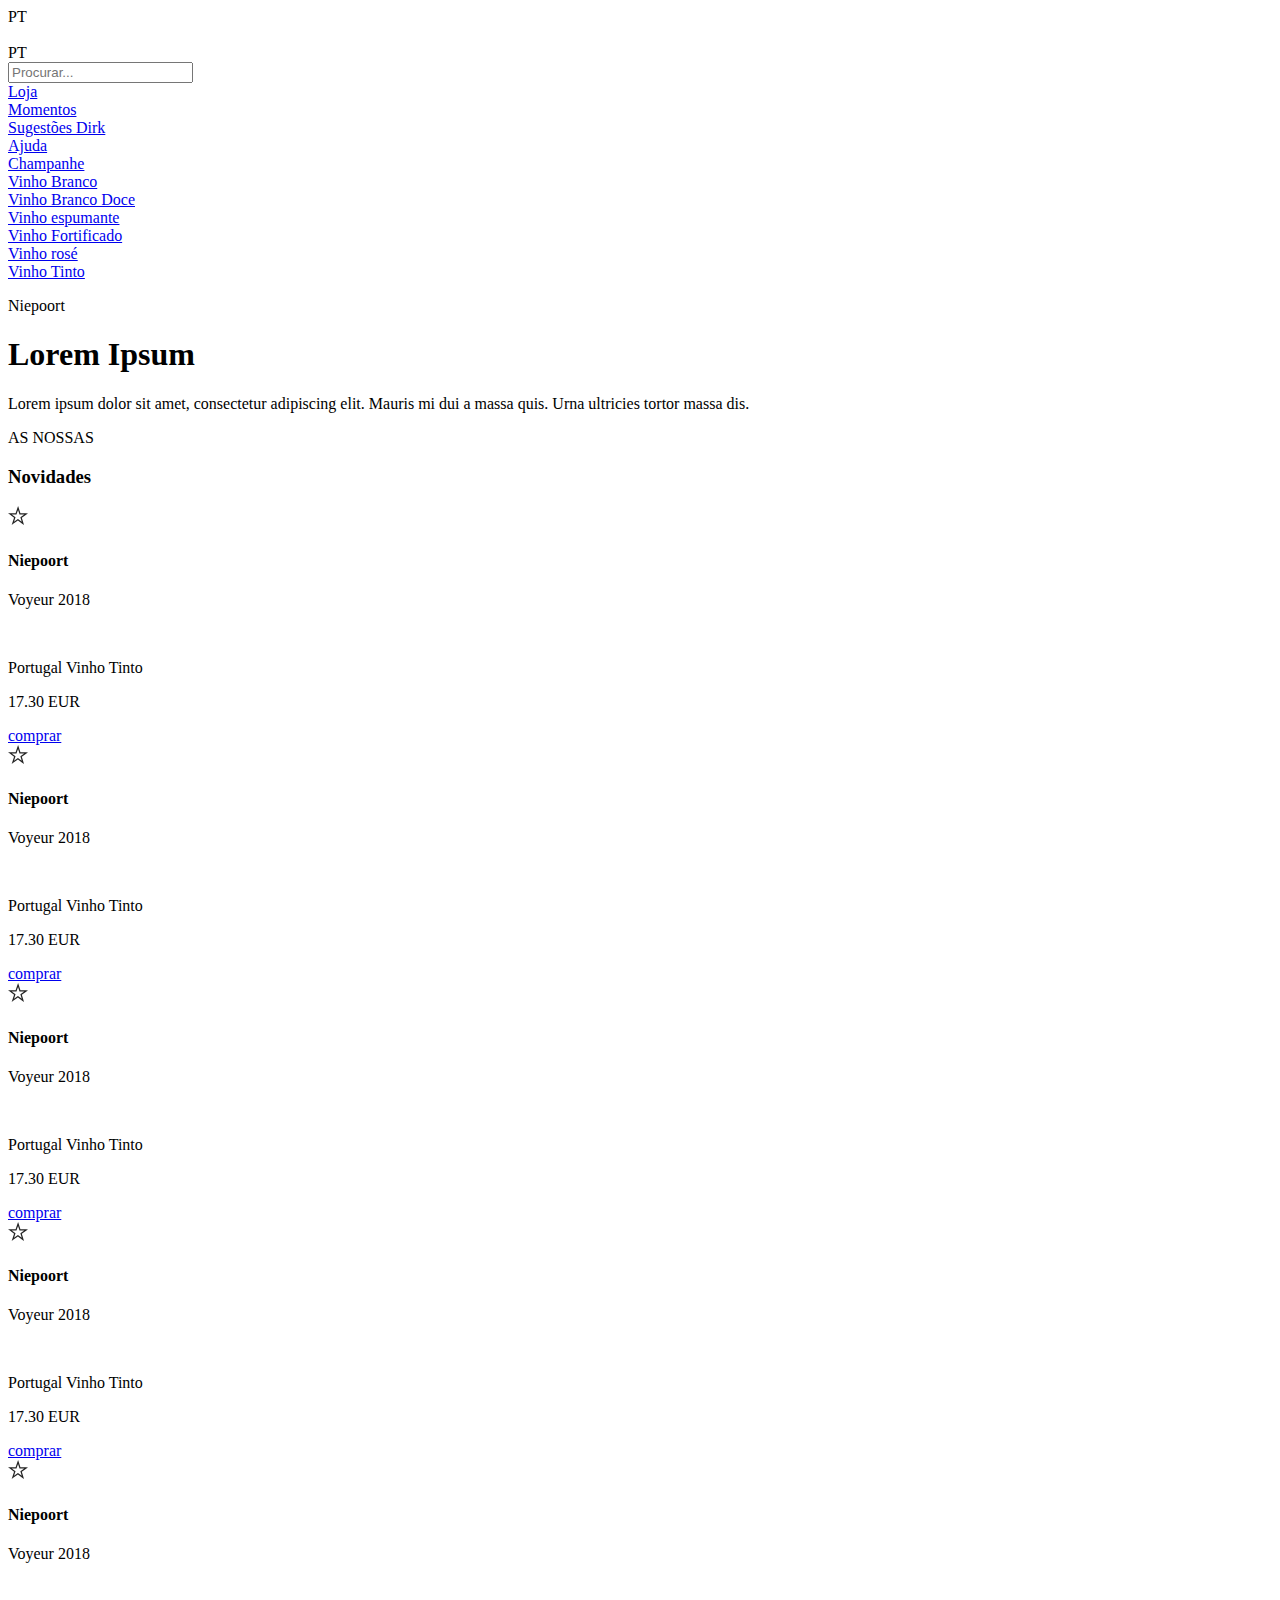
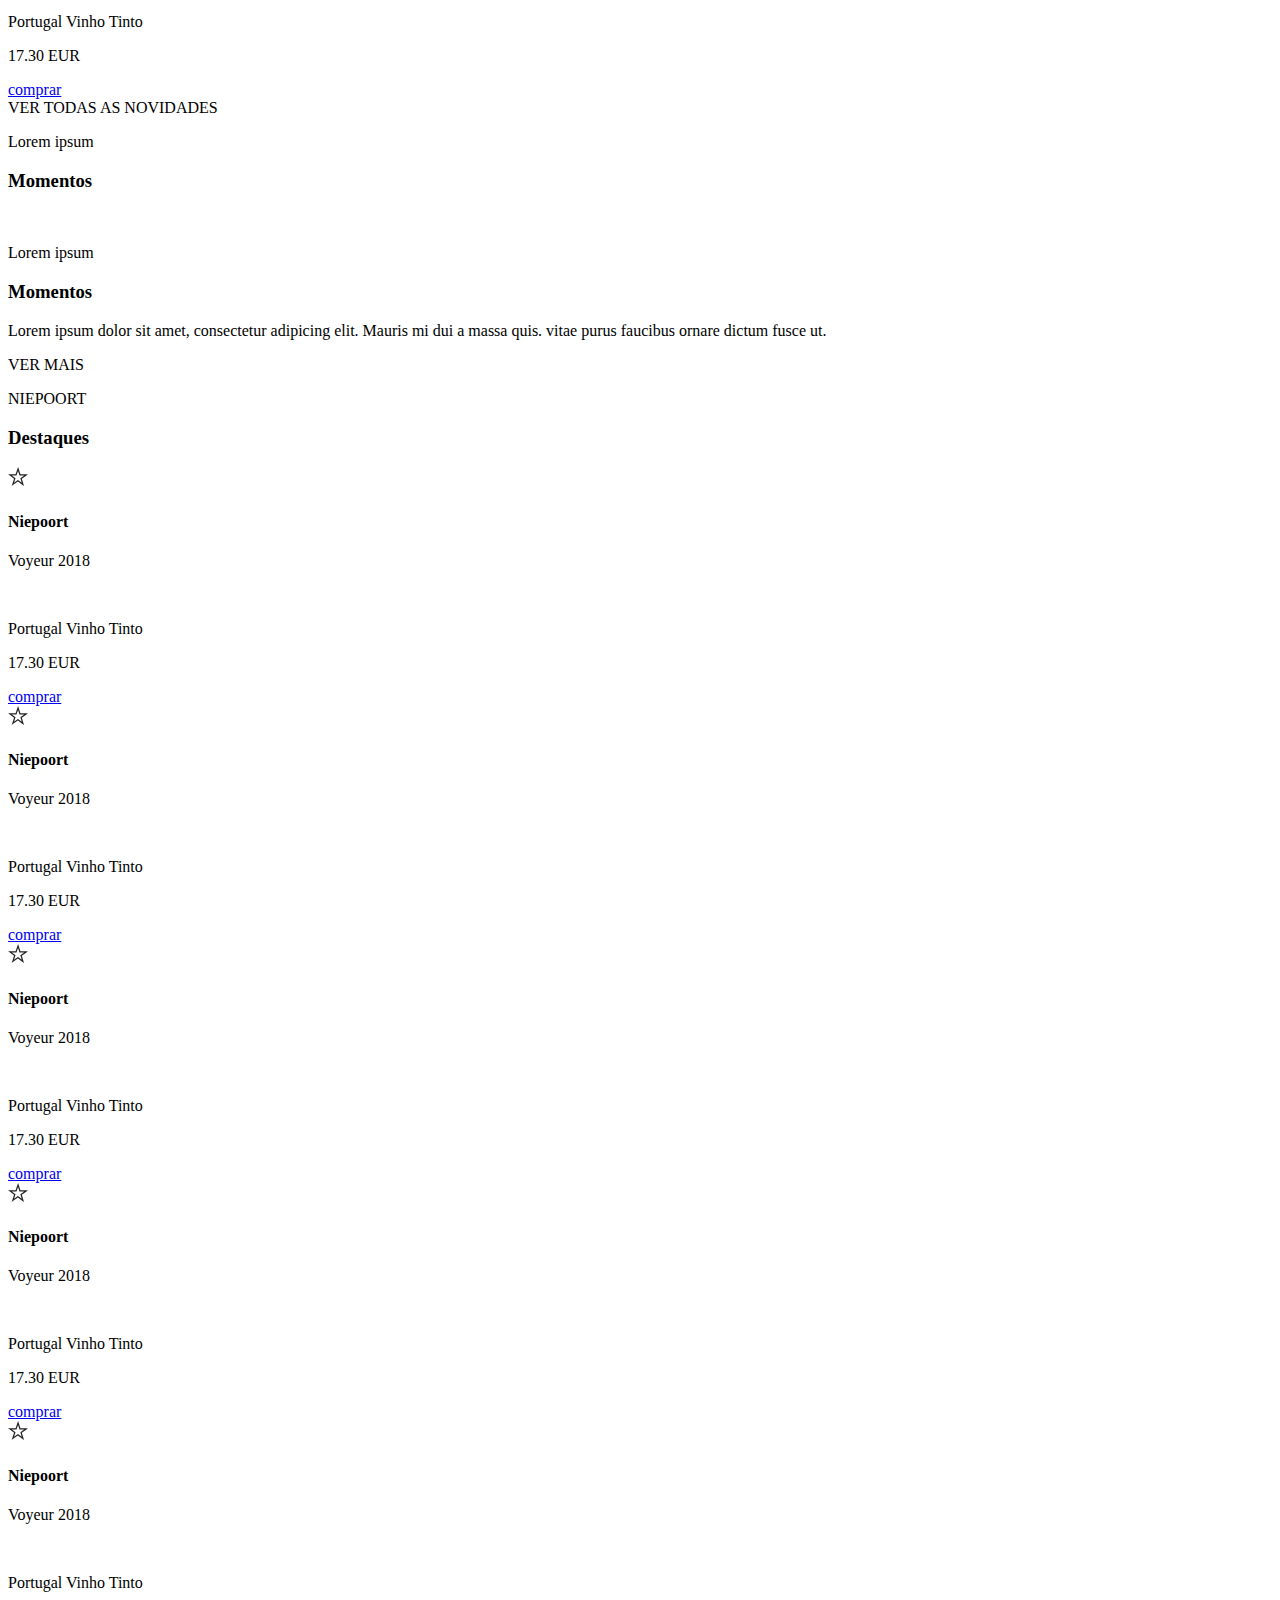
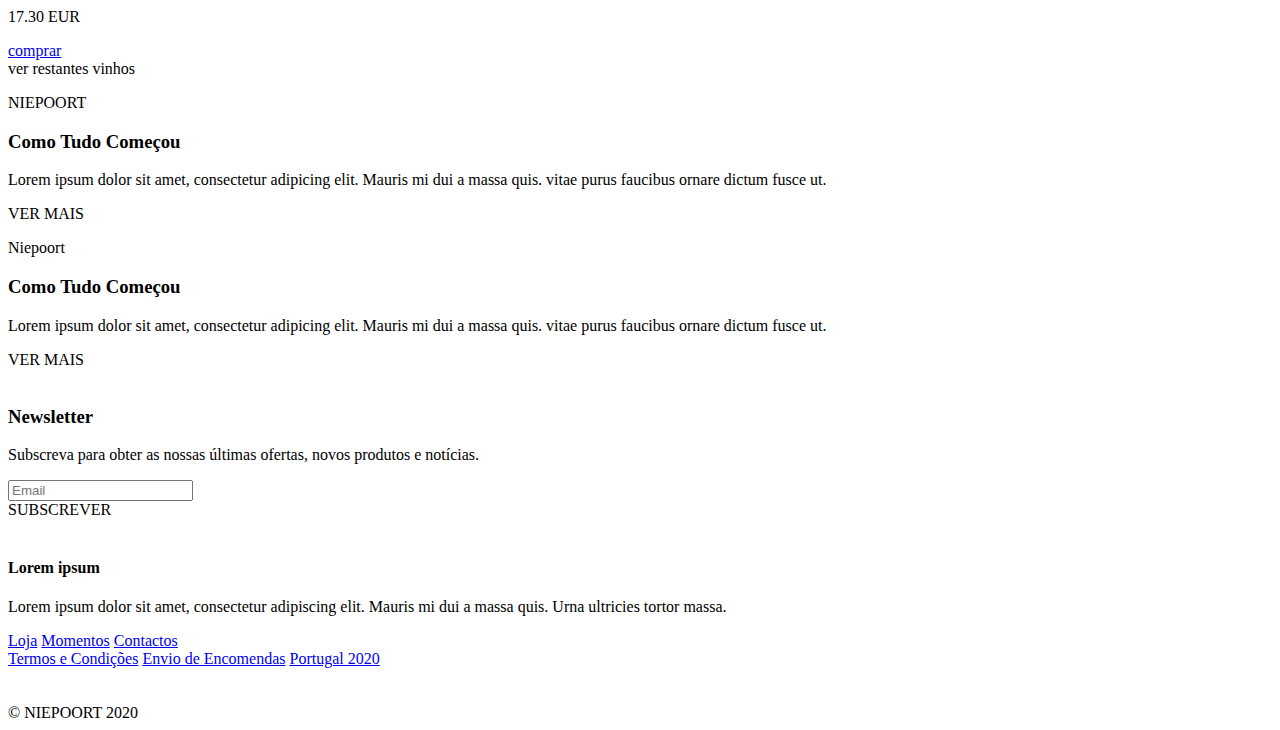
==== index.html @ 9f17f644 "Add files via upload" ====
<!doctype html>
<html>
    <head>
        <meta charset="utf-8">
        <meta name="description" content="">
        <meta name="viewport" content="width=device-width, initial-scale=1">
        <title>Nletpoort</title>
        <link rel="stylesheet" href="fonts/main_icomoon/main-icomoon.css">
        <link rel="stylesheet" href="css/slick-theme.css">
        <link rel="stylesheet" href="css/slick.css">
        <link rel="stylesheet" href="css/style.css">
        <link rel="author" href="humans.txt">
    </head>
    <body>
        <div class="page-wrapper">
            <!-- Header start -->
            <div class="header-wrapper">
                <header>
                    <div class="header-block">
                        <div class="left-header-block">
                            <span class="icon-euro disabled"></span>
                            <span class='disabled'>PT</span>
                            <div class="burger">
                                <span class="icon-burger"></span>
                            </div>                 
                        </div>
                        <div class="header-logo-block">
                            <img src="img/logo-white.png" alt="">
                        </div>
                        <div class="right-header-block">
                            <span class="icon-search disabled"></span>
                            <span class="icon-user disabled"></span>
                            <span class="icon-cart"></span>
                        </div>
                    </div>
                </header>
                <div class="sections nav-sections">
                    <header class='header-mini'>
                        <div class="header-block">
                            <div class="left-header-block">
                                <span class="icon-euro"></span>
                                <span class='pt-icon'>PT</span>
                                <span class="icon-user"></span>             
                            </div>
                            <div class="right-header-block">
                                <span class="icon-close"></span>
                            </div>
                        </div>
                        <form action="">
                            <input type="text" placeholder="Procurar..." class="searc-form">
                        </form>
                    </header>
                    <div class="section-items nav-sections-items">
                        <div class="left-items-block">
                            <div class="link-block">
                                <a href="#">
                                    <span class='main-span'>Loja <span class="icon-down"></span></span>
                                    <span class='hover-span'></span>
                                </a>
                            </div>
                            <div class="link-block">
                                <a href="#">
                                    Momentos
                                    <span class='hover-span'></span>
                                </a>
                            </div>
                            <div class="link-block">
                                <a href="#">
                                    Sugestões Dirk
                                   <span class='hover-span'></span>
                                </a>
                            </div>
                        </div>
                        <div class="right-item-block">
                            <div class="link-block">
                                <a href="#">
                                    Ajuda
                                    <span class='hover-span'></span>
                                </a>
                            </div>
                        </div>
                    </div>
                    <div class="nav-bar">
                        <div class="nav-item-block">
                            <a href="#">Champanhe</a>
                        </div>
                        <div class="nav-item-block">
                            <a href="#">Vinho Branco</a>
                        </div>
                        <div class="nav-item-block">
                            <a href="#">Vinho Branco Doce</a>
                        </div>
                        <div class="nav-item-block">
                            <a href="#">Vinho espumante</a>
                        </div>
                        <div class="nav-item-block">
                            <a href="#">Vinho Fortificado</a>
                        </div>
                        <div class="nav-item-block">
                            <a href="#">Vinho rosé</a>
                        </div>
                        <div class="nav-item-block">
                            <a href="#">Vinho Tinto</a>
                        </div>
                    </div>
                </div>
                <div class="header-title-boder-block"></div>
                <div class="header-title-block">
                    <p class="sub-title">
                        Niepoort
                    </p>
                    <h1 class="header-title">
                    Lorem Ipsum
                    </h1>
                    <p class="header-text">
                        Lorem ipsum dolor sit amet, consectetur adipiscing elit. Mauris mi dui a massa quis. Urna ultricies tortor massa dis.
                    </p>
                </div>
                <div class="arrow-border-block"></div>
                <div class="down-arrow-block">
                    <span class="icon-rightArrow"></span>
                </div>
            </div>
            <!-- Header end -->
            <!-- Main start -->
            <main>
                <div class="main-wrapper">
                    <!-- Section 1 start -->
                    <section class="section s-1">
                        <p class="sub-title">AS NOSSAS</p>
                        <div class="section-title-block">
                            <h3 class="section-title">
                            Novidades
                            </h3>
                            <span></span>
                        </div>
                        <div class="slider-wrapper">
                            <div class="vine-slider">
                            <div class="bottle-card">
                                <svg width="20" height="20" viewBox="0 0 20 20" fill="none" xmlns="http://www.w3.org/2000/svg">
                                    <path d="M10.0975 0L9.47322 1.78367L7.59063 7.16427L1.8905 7.13955L0 7.13065L1.50468 8.27622L6.03947 11.7297L4.25385 17.142L3.66227 18.9375L5.21642 17.8612L9.90158 14.6154L14.4987 17.9859L16.0232 19.1037L15.4791 17.2934L13.8389 11.8336L18.4657 8.50373L20 7.39873L18.1105 7.35718L12.4114 7.22857L10.6742 1.80047L10.0975 0ZM10.044 3.98575L11.343 8.04472L11.4805 8.47502L11.9316 8.48493L16.1923 8.57988L12.7338 11.0699L12.3668 11.333L12.4974 11.7653L13.7231 15.847L10.2864 13.3274L9.92233 13.0603L9.55135 13.3175L6.04837 15.7442L7.38387 11.6971L7.52435 11.2687L7.16525 10.9947L3.77602 8.41375L8.03678 8.43255L8.48788 8.43453L8.63725 8.00815L10.044 3.98575Z" fill="#252525"/>
                                </svg>
                                <h4 class="card-title">
                                Niepoort
                                </h4>
                                <p class="card-text">Voyeur 2018</p>
                                <img src="img/home_imgs/bottle.jpg" alt="">
                                <p class="card-text">
                                    Portugal <span></span> Vinho Tinto
                                </p>
                                <p class="vine-price">
                                    17.30 <span>EUR</span>
                                </p>
                                <div class="card-footer">
                                    <a href="#">comprar</a>
                                </div>
                            </div>
                            <div class="bottle-card">
                                <svg width="20" height="20" viewBox="0 0 20 20" fill="none" xmlns="http://www.w3.org/2000/svg">
                                    <path d="M10.0975 0L9.47322 1.78367L7.59063 7.16427L1.8905 7.13955L0 7.13065L1.50468 8.27622L6.03947 11.7297L4.25385 17.142L3.66227 18.9375L5.21642 17.8612L9.90158 14.6154L14.4987 17.9859L16.0232 19.1037L15.4791 17.2934L13.8389 11.8336L18.4657 8.50373L20 7.39873L18.1105 7.35718L12.4114 7.22857L10.6742 1.80047L10.0975 0ZM10.044 3.98575L11.343 8.04472L11.4805 8.47502L11.9316 8.48493L16.1923 8.57988L12.7338 11.0699L12.3668 11.333L12.4974 11.7653L13.7231 15.847L10.2864 13.3274L9.92233 13.0603L9.55135 13.3175L6.04837 15.7442L7.38387 11.6971L7.52435 11.2687L7.16525 10.9947L3.77602 8.41375L8.03678 8.43255L8.48788 8.43453L8.63725 8.00815L10.044 3.98575Z" fill="#252525"/>
                                </svg>
                                <h4 class="card-title">
                                Niepoort
                                </h4>
                                <p class="card-text">Voyeur 2018</p>
                                <img src="img/home_imgs/bottle.jpg" alt="">
                                <p class="card-text">
                                    Portugal <span></span> Vinho Tinto
                                </p>
                                <p class="vine-price">
                                    17.30 <span>EUR</span>
                                </p>
                                <div class="card-footer">
                                    <a href="#">comprar</a>
                                </div>
                            </div>
                            <div class="bottle-card">
                                <svg width="20" height="20" viewBox="0 0 20 20" fill="none" xmlns="http://www.w3.org/2000/svg">
                                    <path d="M10.0975 0L9.47322 1.78367L7.59063 7.16427L1.8905 7.13955L0 7.13065L1.50468 8.27622L6.03947 11.7297L4.25385 17.142L3.66227 18.9375L5.21642 17.8612L9.90158 14.6154L14.4987 17.9859L16.0232 19.1037L15.4791 17.2934L13.8389 11.8336L18.4657 8.50373L20 7.39873L18.1105 7.35718L12.4114 7.22857L10.6742 1.80047L10.0975 0ZM10.044 3.98575L11.343 8.04472L11.4805 8.47502L11.9316 8.48493L16.1923 8.57988L12.7338 11.0699L12.3668 11.333L12.4974 11.7653L13.7231 15.847L10.2864 13.3274L9.92233 13.0603L9.55135 13.3175L6.04837 15.7442L7.38387 11.6971L7.52435 11.2687L7.16525 10.9947L3.77602 8.41375L8.03678 8.43255L8.48788 8.43453L8.63725 8.00815L10.044 3.98575Z" fill="#252525"/>
                                </svg>
                                <h4 class="card-title">
                                Niepoort
                                </h4>
                                <p class="card-text">Voyeur 2018</p>
                                <img src="img/home_imgs/bottle.jpg" alt="">
                                <p class="card-text">
                                    Portugal <span></span> Vinho Tinto
                                </p>
                                <p class="vine-price">
                                    17.30 <span>EUR</span>
                                </p>
                                <div class="card-footer">
                                    <a href="#">comprar</a>
                                </div>
                            </div>
                            <div class="bottle-card">
                                <svg width="20" height="20" viewBox="0 0 20 20" fill="none" xmlns="http://www.w3.org/2000/svg">
                                    <path d="M10.0975 0L9.47322 1.78367L7.59063 7.16427L1.8905 7.13955L0 7.13065L1.50468 8.27622L6.03947 11.7297L4.25385 17.142L3.66227 18.9375L5.21642 17.8612L9.90158 14.6154L14.4987 17.9859L16.0232 19.1037L15.4791 17.2934L13.8389 11.8336L18.4657 8.50373L20 7.39873L18.1105 7.35718L12.4114 7.22857L10.6742 1.80047L10.0975 0ZM10.044 3.98575L11.343 8.04472L11.4805 8.47502L11.9316 8.48493L16.1923 8.57988L12.7338 11.0699L12.3668 11.333L12.4974 11.7653L13.7231 15.847L10.2864 13.3274L9.92233 13.0603L9.55135 13.3175L6.04837 15.7442L7.38387 11.6971L7.52435 11.2687L7.16525 10.9947L3.77602 8.41375L8.03678 8.43255L8.48788 8.43453L8.63725 8.00815L10.044 3.98575Z" fill="#252525"/>
                                </svg>
                                <h4 class="card-title">
                                Niepoort
                                </h4>
                                <p class="card-text">Voyeur 2018</p>
                                <img src="img/home_imgs/bottle.jpg" alt="">
                                <p class="card-text">
                                    Portugal <span></span> Vinho Tinto
                                </p>
                                <p class="vine-price">
                                    17.30 <span>EUR</span>
                                </p>
                                <div class="card-footer">
                                    <a href="#">comprar</a>
                                </div>
                            </div>
                            <div class="bottle-card">
                                <svg width="20" height="20" viewBox="0 0 20 20" fill="none" xmlns="http://www.w3.org/2000/svg">
                                    <path d="M10.0975 0L9.47322 1.78367L7.59063 7.16427L1.8905 7.13955L0 7.13065L1.50468 8.27622L6.03947 11.7297L4.25385 17.142L3.66227 18.9375L5.21642 17.8612L9.90158 14.6154L14.4987 17.9859L16.0232 19.1037L15.4791 17.2934L13.8389 11.8336L18.4657 8.50373L20 7.39873L18.1105 7.35718L12.4114 7.22857L10.6742 1.80047L10.0975 0ZM10.044 3.98575L11.343 8.04472L11.4805 8.47502L11.9316 8.48493L16.1923 8.57988L12.7338 11.0699L12.3668 11.333L12.4974 11.7653L13.7231 15.847L10.2864 13.3274L9.92233 13.0603L9.55135 13.3175L6.04837 15.7442L7.38387 11.6971L7.52435 11.2687L7.16525 10.9947L3.77602 8.41375L8.03678 8.43255L8.48788 8.43453L8.63725 8.00815L10.044 3.98575Z" fill="#252525"/>
                                </svg>
                                <h4 class="card-title">
                                Niepoort
                                </h4>
                                <p class="card-text">Voyeur 2018</p>
                                <img src="img/home_imgs/bottle.jpg" alt="">
                                <p class="card-text">
                                    Portugal <span></span> Vinho Tinto
                                </p>
                                <p class="vine-price">
                                    17.30 <span>EUR</span>
                                </p>
                                <div class="card-footer">
                                    <a href="#">comprar</a>
                                </div>
                            </div>
                        </div>
                        </div>
                        <a class="section-footer-link">
                            VER TODAS AS NOVIDADES
                            <span class="icon-rightArrow"></span>
                        </a>
                    </section>
                </div>
                <!-- Section 2 start -->
                <section class="section s-2">
                    <div class="section-text-block section-mini-text-block block-disabled">
                        <p class="sub-title">Lorem ipsum</p>
                        <div class="section-title-block">
                            <h3 class="section-title">
                            Momentos
                            </h3>
                            <span></span>
                        </div>
                    </div>
                    <div class="main-wrapper">
                        <div class="img-block">
                            <img src="img/home_imgs/grape.jpg" alt="" class="f-img">
                            <img src="img/home_imgs/vine.jpg" alt="" class="s-img">
                        </div>
                        <div class="section-text-block with-margin-top">
                            <p class="sub-title disabled">Lorem ipsum</p>
                            <div class="section-title-block disabled">
                                <h3 class="section-title">
                                Momentos
                                </h3>
                                <span></span>
                            </div>
                            <p class="section-text">
                                Lorem ipsum dolor sit amet, consectetur adipicing elit. Mauris mi dui a massa quis. vitae purus faucibus ornare dictum fusce ut.
                            </p>
                            <a class="section-footer-link">
                                VER MAIS
                                <span class="icon-rightArrow"></span>
                            </a>
                        </div>
                    </div>
                </section>
                <!-- Section 3 start -->
                <div class="main-wrapper">
                    <section class="section s-3">
                        <p class="sub-title">NIEPOORT</p>
                        <div class="section-title-block ">
                            <h3 class="section-title">
                            Destaques
                            </h3>
                            <span></span>
                        </div>
                        <div class="vine-slider">
                            <div class="bottle-card">
                                <svg width="20" height="20" viewBox="0 0 20 20" fill="none" xmlns="http://www.w3.org/2000/svg">
                                    <path d="M10.0975 0L9.47322 1.78367L7.59063 7.16427L1.8905 7.13955L0 7.13065L1.50468 8.27622L6.03947 11.7297L4.25385 17.142L3.66227 18.9375L5.21642 17.8612L9.90158 14.6154L14.4987 17.9859L16.0232 19.1037L15.4791 17.2934L13.8389 11.8336L18.4657 8.50373L20 7.39873L18.1105 7.35718L12.4114 7.22857L10.6742 1.80047L10.0975 0ZM10.044 3.98575L11.343 8.04472L11.4805 8.47502L11.9316 8.48493L16.1923 8.57988L12.7338 11.0699L12.3668 11.333L12.4974 11.7653L13.7231 15.847L10.2864 13.3274L9.92233 13.0603L9.55135 13.3175L6.04837 15.7442L7.38387 11.6971L7.52435 11.2687L7.16525 10.9947L3.77602 8.41375L8.03678 8.43255L8.48788 8.43453L8.63725 8.00815L10.044 3.98575Z" fill="#252525"/>
                                </svg>
                                <h4 class="card-title">
                                Niepoort
                                </h4>
                                <p class="card-text">Voyeur 2018</p>
                                <img src="img/home_imgs/bottle1.jpg" alt="">
                                <p class="card-text">
                                    Portugal <span></span> Vinho Tinto
                                </p>
                                <p class="vine-price">
                                    17.30 <span>EUR</span>
                                </p>
                                <div class="card-footer">
                                    <a href="#">comprar</a>
                                </div>
                            </div>
                            <div class="bottle-card">
                                <svg width="20" height="20" viewBox="0 0 20 20" fill="none" xmlns="http://www.w3.org/2000/svg">
                                    <path d="M10.0975 0L9.47322 1.78367L7.59063 7.16427L1.8905 7.13955L0 7.13065L1.50468 8.27622L6.03947 11.7297L4.25385 17.142L3.66227 18.9375L5.21642 17.8612L9.90158 14.6154L14.4987 17.9859L16.0232 19.1037L15.4791 17.2934L13.8389 11.8336L18.4657 8.50373L20 7.39873L18.1105 7.35718L12.4114 7.22857L10.6742 1.80047L10.0975 0ZM10.044 3.98575L11.343 8.04472L11.4805 8.47502L11.9316 8.48493L16.1923 8.57988L12.7338 11.0699L12.3668 11.333L12.4974 11.7653L13.7231 15.847L10.2864 13.3274L9.92233 13.0603L9.55135 13.3175L6.04837 15.7442L7.38387 11.6971L7.52435 11.2687L7.16525 10.9947L3.77602 8.41375L8.03678 8.43255L8.48788 8.43453L8.63725 8.00815L10.044 3.98575Z" fill="#252525"/>
                                </svg>
                                <h4 class="card-title">
                                Niepoort
                                </h4>
                                <p class="card-text">Voyeur 2018</p>
                                <img src="img/home_imgs/bottle2.jpg" alt="">
                                <p class="card-text">
                                    Portugal <span></span> Vinho Tinto
                                </p>
                                <p class="vine-price">
                                    17.30 <span>EUR</span>
                                </p>
                                <div class="card-footer">
                                    <a href="#">comprar</a>
                                </div>
                            </div>
                            <div class="bottle-card">
                                <svg width="20" height="20" viewBox="0 0 20 20" fill="none" xmlns="http://www.w3.org/2000/svg">
                                    <path d="M10.0975 0L9.47322 1.78367L7.59063 7.16427L1.8905 7.13955L0 7.13065L1.50468 8.27622L6.03947 11.7297L4.25385 17.142L3.66227 18.9375L5.21642 17.8612L9.90158 14.6154L14.4987 17.9859L16.0232 19.1037L15.4791 17.2934L13.8389 11.8336L18.4657 8.50373L20 7.39873L18.1105 7.35718L12.4114 7.22857L10.6742 1.80047L10.0975 0ZM10.044 3.98575L11.343 8.04472L11.4805 8.47502L11.9316 8.48493L16.1923 8.57988L12.7338 11.0699L12.3668 11.333L12.4974 11.7653L13.7231 15.847L10.2864 13.3274L9.92233 13.0603L9.55135 13.3175L6.04837 15.7442L7.38387 11.6971L7.52435 11.2687L7.16525 10.9947L3.77602 8.41375L8.03678 8.43255L8.48788 8.43453L8.63725 8.00815L10.044 3.98575Z" fill="#252525"/>
                                </svg>
                                <h4 class="card-title">
                                Niepoort
                                </h4>
                                <p class="card-text">Voyeur 2018</p>
                                <img src="img/home_imgs/bottle3.jpg" alt="">
                                <p class="card-text">
                                    Portugal <span></span> Vinho Tinto
                                </p>
                                <p class="vine-price">
                                    17.30 <span>EUR</span>
                                </p>
                                <div class="card-footer">
                                    <a href="#">comprar</a>
                                </div>
                            </div>
                            <div class="bottle-card">
                                <svg width="20" height="20" viewBox="0 0 20 20" fill="none" xmlns="http://www.w3.org/2000/svg">
                                    <path d="M10.0975 0L9.47322 1.78367L7.59063 7.16427L1.8905 7.13955L0 7.13065L1.50468 8.27622L6.03947 11.7297L4.25385 17.142L3.66227 18.9375L5.21642 17.8612L9.90158 14.6154L14.4987 17.9859L16.0232 19.1037L15.4791 17.2934L13.8389 11.8336L18.4657 8.50373L20 7.39873L18.1105 7.35718L12.4114 7.22857L10.6742 1.80047L10.0975 0ZM10.044 3.98575L11.343 8.04472L11.4805 8.47502L11.9316 8.48493L16.1923 8.57988L12.7338 11.0699L12.3668 11.333L12.4974 11.7653L13.7231 15.847L10.2864 13.3274L9.92233 13.0603L9.55135 13.3175L6.04837 15.7442L7.38387 11.6971L7.52435 11.2687L7.16525 10.9947L3.77602 8.41375L8.03678 8.43255L8.48788 8.43453L8.63725 8.00815L10.044 3.98575Z" fill="#252525"/>
                                </svg>
                                <h4 class="card-title">
                                Niepoort
                                </h4>
                                <p class="card-text">Voyeur 2018</p>
                                <img src="img/home_imgs/bottle1.jpg" alt="">
                                <p class="card-text">
                                    Portugal <span></span> Vinho Tinto
                                </p>
                                <p class="vine-price">
                                    17.30 <span>EUR</span>
                                </p>
                                <div class="card-footer">
                                    <a href="#">comprar</a>
                                </div>
                            </div>
                            <div class="bottle-card">
                                <svg width="20" height="20" viewBox="0 0 20 20" fill="none" xmlns="http://www.w3.org/2000/svg">
                                    <path d="M10.0975 0L9.47322 1.78367L7.59063 7.16427L1.8905 7.13955L0 7.13065L1.50468 8.27622L6.03947 11.7297L4.25385 17.142L3.66227 18.9375L5.21642 17.8612L9.90158 14.6154L14.4987 17.9859L16.0232 19.1037L15.4791 17.2934L13.8389 11.8336L18.4657 8.50373L20 7.39873L18.1105 7.35718L12.4114 7.22857L10.6742 1.80047L10.0975 0ZM10.044 3.98575L11.343 8.04472L11.4805 8.47502L11.9316 8.48493L16.1923 8.57988L12.7338 11.0699L12.3668 11.333L12.4974 11.7653L13.7231 15.847L10.2864 13.3274L9.92233 13.0603L9.55135 13.3175L6.04837 15.7442L7.38387 11.6971L7.52435 11.2687L7.16525 10.9947L3.77602 8.41375L8.03678 8.43255L8.48788 8.43453L8.63725 8.00815L10.044 3.98575Z" fill="#252525"/>
                                </svg>
                                <h4 class="card-title">
                                Niepoort
                                </h4>
                                <p class="card-text">Voyeur 2018</p>
                                <img src="img/home_imgs/bottle1.jpg" alt="">
                                <p class="card-text">
                                    Portugal <span></span> Vinho Tinto
                                </p>
                                <p class="vine-price">
                                    17.30 <span>EUR</span>
                                </p>
                                <div class="card-footer">
                                    <a href="#">comprar</a>
                                </div>
                            </div>
                        </div>
                        <a class="section-footer-link">
                            ver restantes vinhos
                            <span class="icon-rightArrow"></span>
                        </a>
                    </section>
                </div>
                <section class="section s-4">
                    <div class="main-wrapper title-wrapper">
                        <div class="section-text-block section-mini-text-block">
                            <p class="sub-title">NIEPOORT</p>
                            <div class="section-title-block ">
                                <h3 class="section-title">
                                Como Tudo Começou
                                </h3>
                                <span></span>
                            </div>
                        </div>
                        <p class="section-text">
                            Lorem ipsum dolor sit amet, consectetur adipicing elit. Mauris mi dui a massa quis. vitae purus faucibus ornare dictum fusce ut.
                        </p>
                        <a class="section-footer-link">
                            VER MAIS
                            <span class="icon-rightArrow"></span>
                        </a>
                    </div>
                    <div class="main-wrapper img-wrapper">
                        <div class="section-text-block disabled">
                            <p class="sub-title ">Niepoort</p>
                            <div class="section-title-block">
                                <h3 class="section-title">
                                    Como Tudo Começou
                                </h3>
                                <span></span>
                            </div>
                            <p class="section-text">
                                Lorem ipsum dolor sit amet, consectetur adipicing elit. Mauris mi dui a massa quis. vitae purus faucibus ornare dictum fusce ut.
                            </p>
                            <a class="section-footer-link">
                                VER MAIS
                                <span class="icon-rightArrow"></span>
                            </a>
                        </div>
                        <div class="img-block">
                            <img src="img/home_imgs/main-man.jpg" alt="" class="f-img">
                            <img src="img/home_imgs/grape-in-hands.jpg" alt="" class="s-img">
                        </div>
                    </div>
                </section>
            </main>
            <!-- Main end -->
            <footer class='page-footer'>
                <div class="footer content">
                    <section class="section s-5">
                        <div class="section-text-block">
                            <div class="section-title-block">
                                <h3 class="section-title">
                                Newsletter
                                </h3>
                                <span></span>
                            </div>
                            <p class="section-text">
                                Subscreva para obter as nossas últimas ofertas, novos produtos e notícias.
                            </p>
                        </div>
                        <div class="footer-form-block">
                            <form action="">
                                <input type="text" placeholder='Email' class="email-input">
                            </form>
                            <a class="section-footer-link">
                                SUBSCREVER
                                <span class="icon-rightArrow"></span>
                            </a>
                        </div>
                    </section>
                    <section class="section s-6">
                        <div class="container">
                            <div class="footer-logo-block">
                                <img src="img/logo-white.png" alt="">
                                <h4 class="footer-logo-block-title">
                                Lorem ipsum
                                </h4>
                                <p class="section-text">
                                    Lorem ipsum dolor sit amet, consectetur adipiscing elit. Mauris mi dui a massa quis. Urna ultricies tortor massa.
                                </p>
                            </div>
                            <div class="footer-main-block">
                                <div class="footer-nav-block">
                                    <div class="footer-links-block">
                                        <a href="#">Loja</a>
                                        <a href="#">Momentos</a>
                                        <a href="#">Contactos</a>
                                    </div>
                                    <div class="footer-links-block">
                                        <a href="#">Termos e Condições</a>
                                        <a href="#">Envio de Encomendas</a>
                                        <a href="#">Portugal 2020</a>
                                    </div>
                                    <div class="footer-nav-logo">
                                        <img src="img/bagos-logo.png" alt="">
                                    </div>
                                </div>
                                <div class="footer-partners-block">
                                    <img src="img/norte-logo.png" alt="">
                                    <img src="img/portugal-logo.png" alt="">
                                    <img src="img/europ-logo.png" alt="">
                                </div>
                            </div>
                        </div>
                        <div class="footer-text">
                            © NIEPOORT 2020
                        </div>
                    </section>
                </div>
            </footer>
        </div>
        <script
        src="https://code.jquery.com/jquery-3.5.1.slim.min.js"
        integrity="sha256-4+XzXVhsDmqanXGHaHvgh1gMQKX40OUvDEBTu8JcmNs="
        crossorigin="anonymous"></script>
        <script src='js/slick.min.js'></script>
        <script>
            $('.vine-slider').slick({
                dots: false,
                infinite: true,
                speed: 300,
                slidesToShow: 4,
                variableWidth: true,
                slidesToScroll: 1,
                nextArrow: '<span class="icon-rightArrow"></span>',
                prevArrow: '<span class="icon-leftArrow"></span>',
                responsive: [
                    {
                        breakpoint: 992,
                        settings: {
                            slidesToShow: 2,
                        },
                    },
                    {
                        breakpoint: 574,
                        settings: {
                            slidesToShow: 1,
                        },
                    },
                ],
            });
        </script>
        <script src="js/main.js"></script>
    </body>
</html>
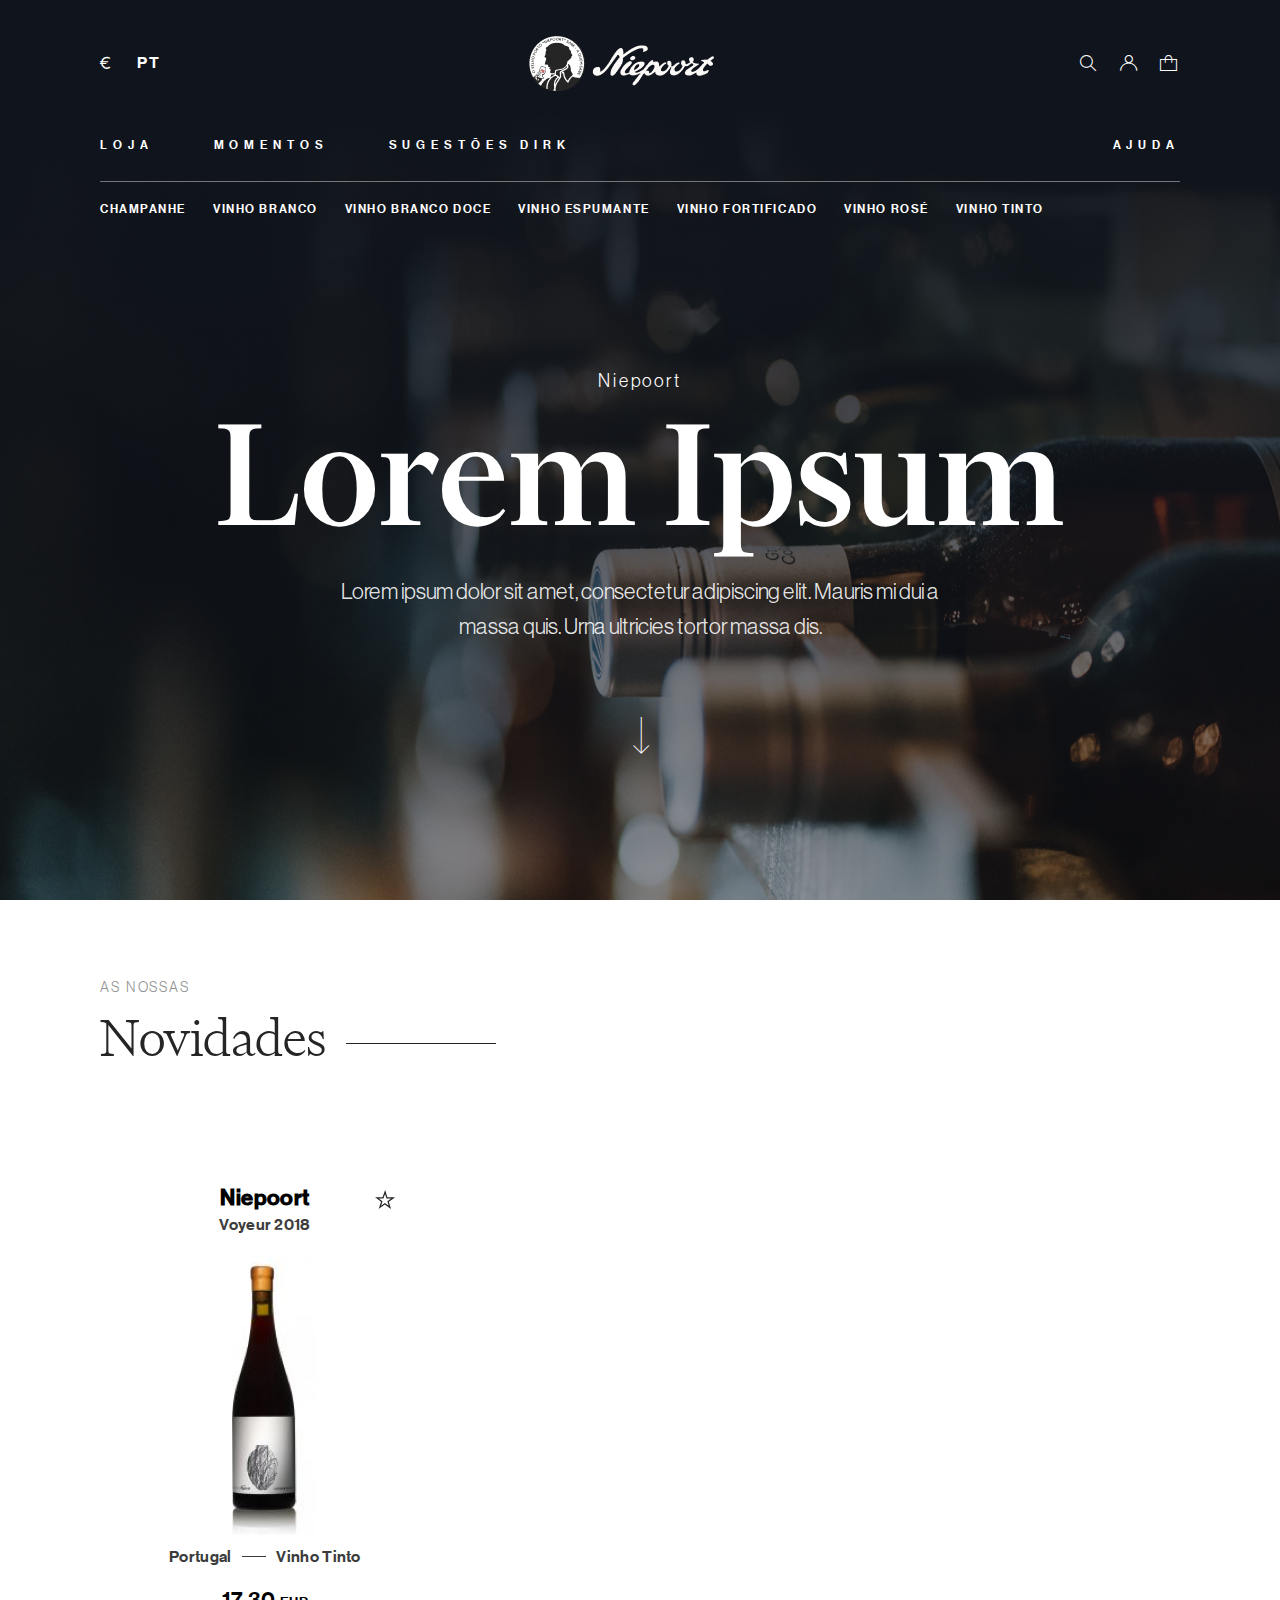
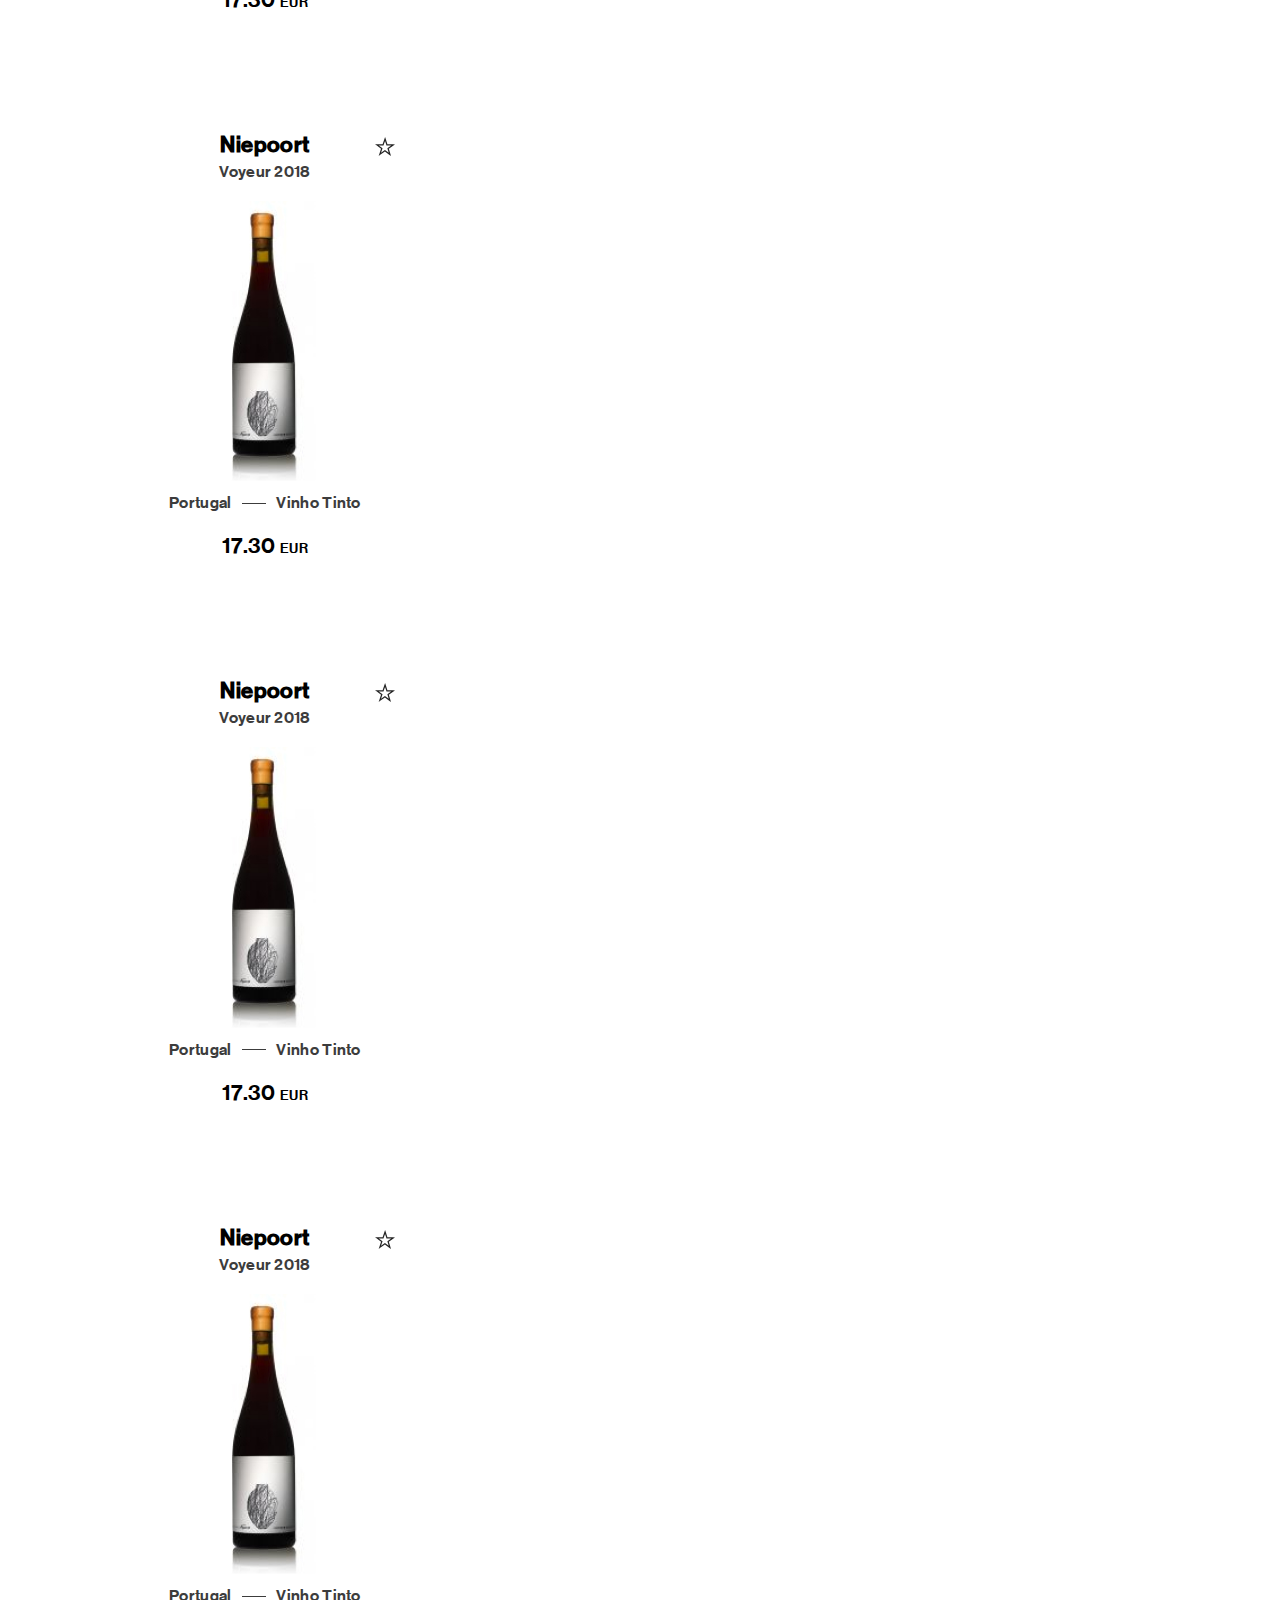
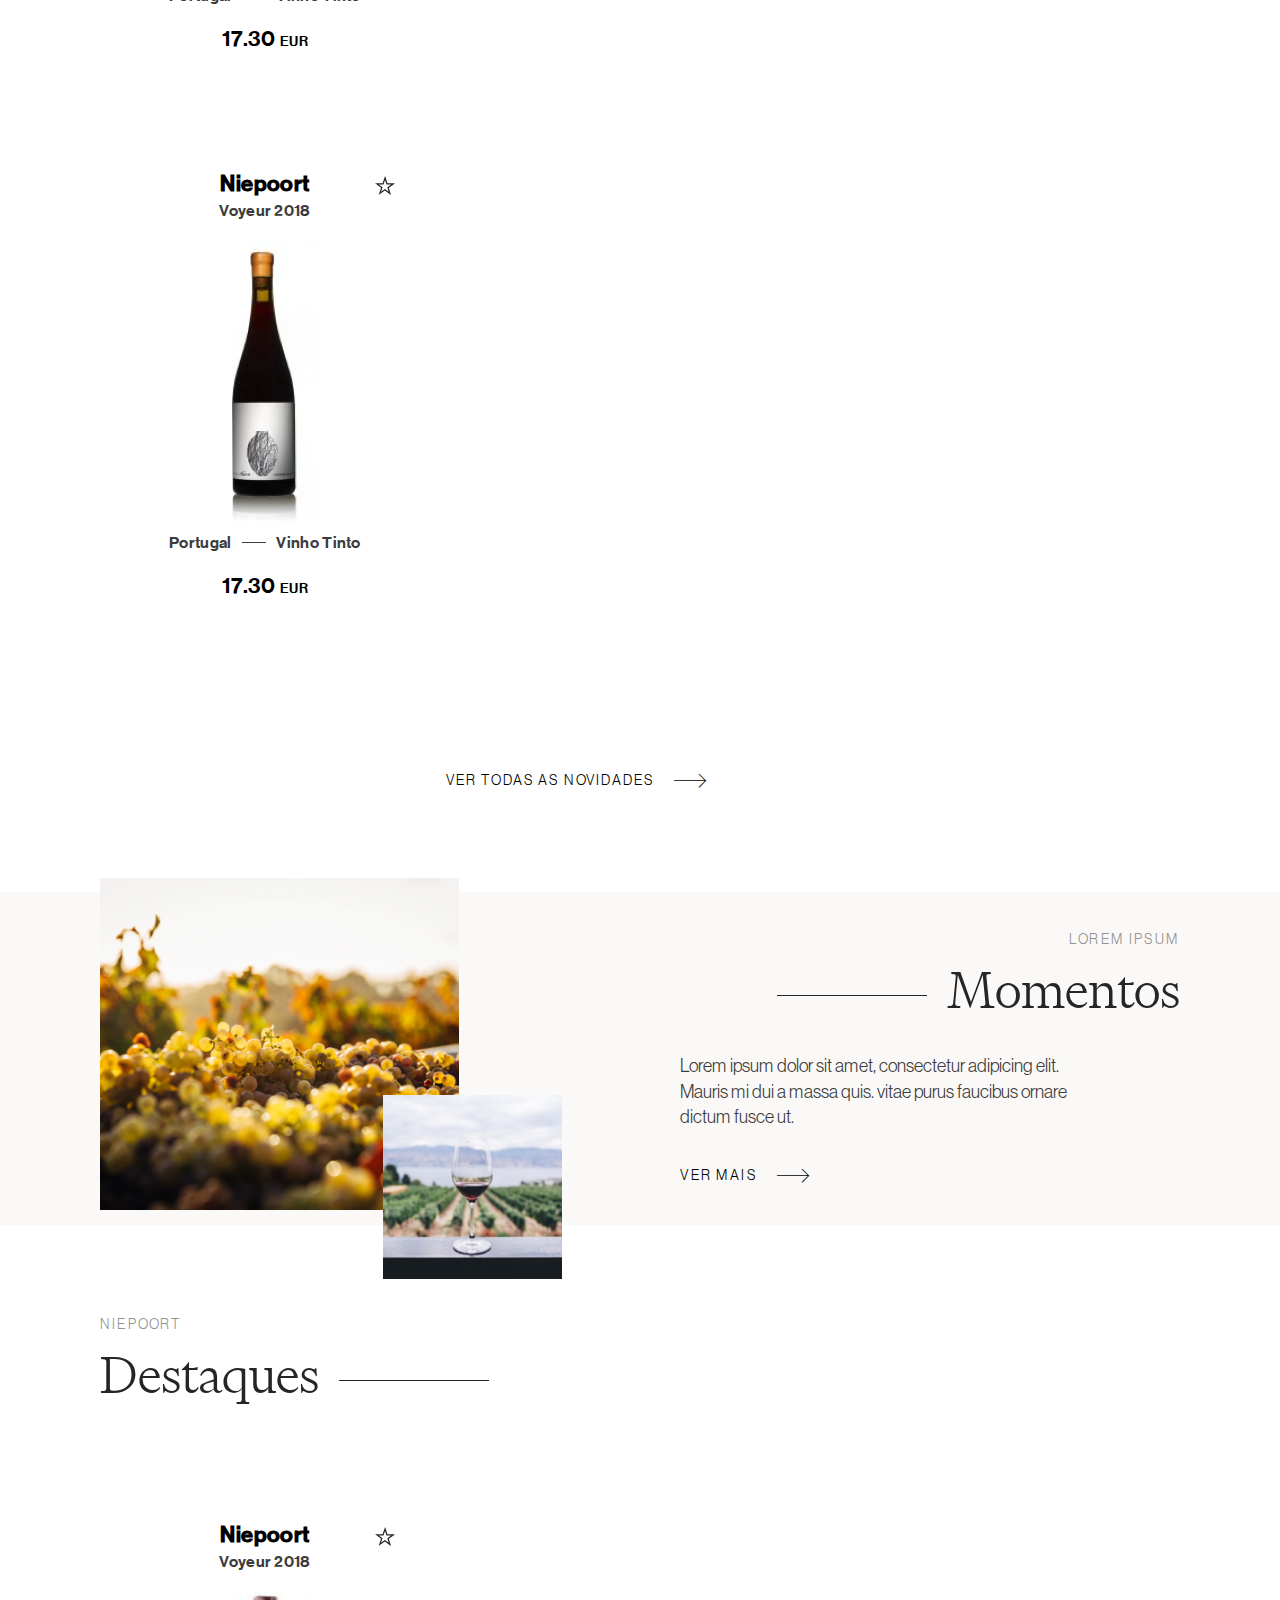
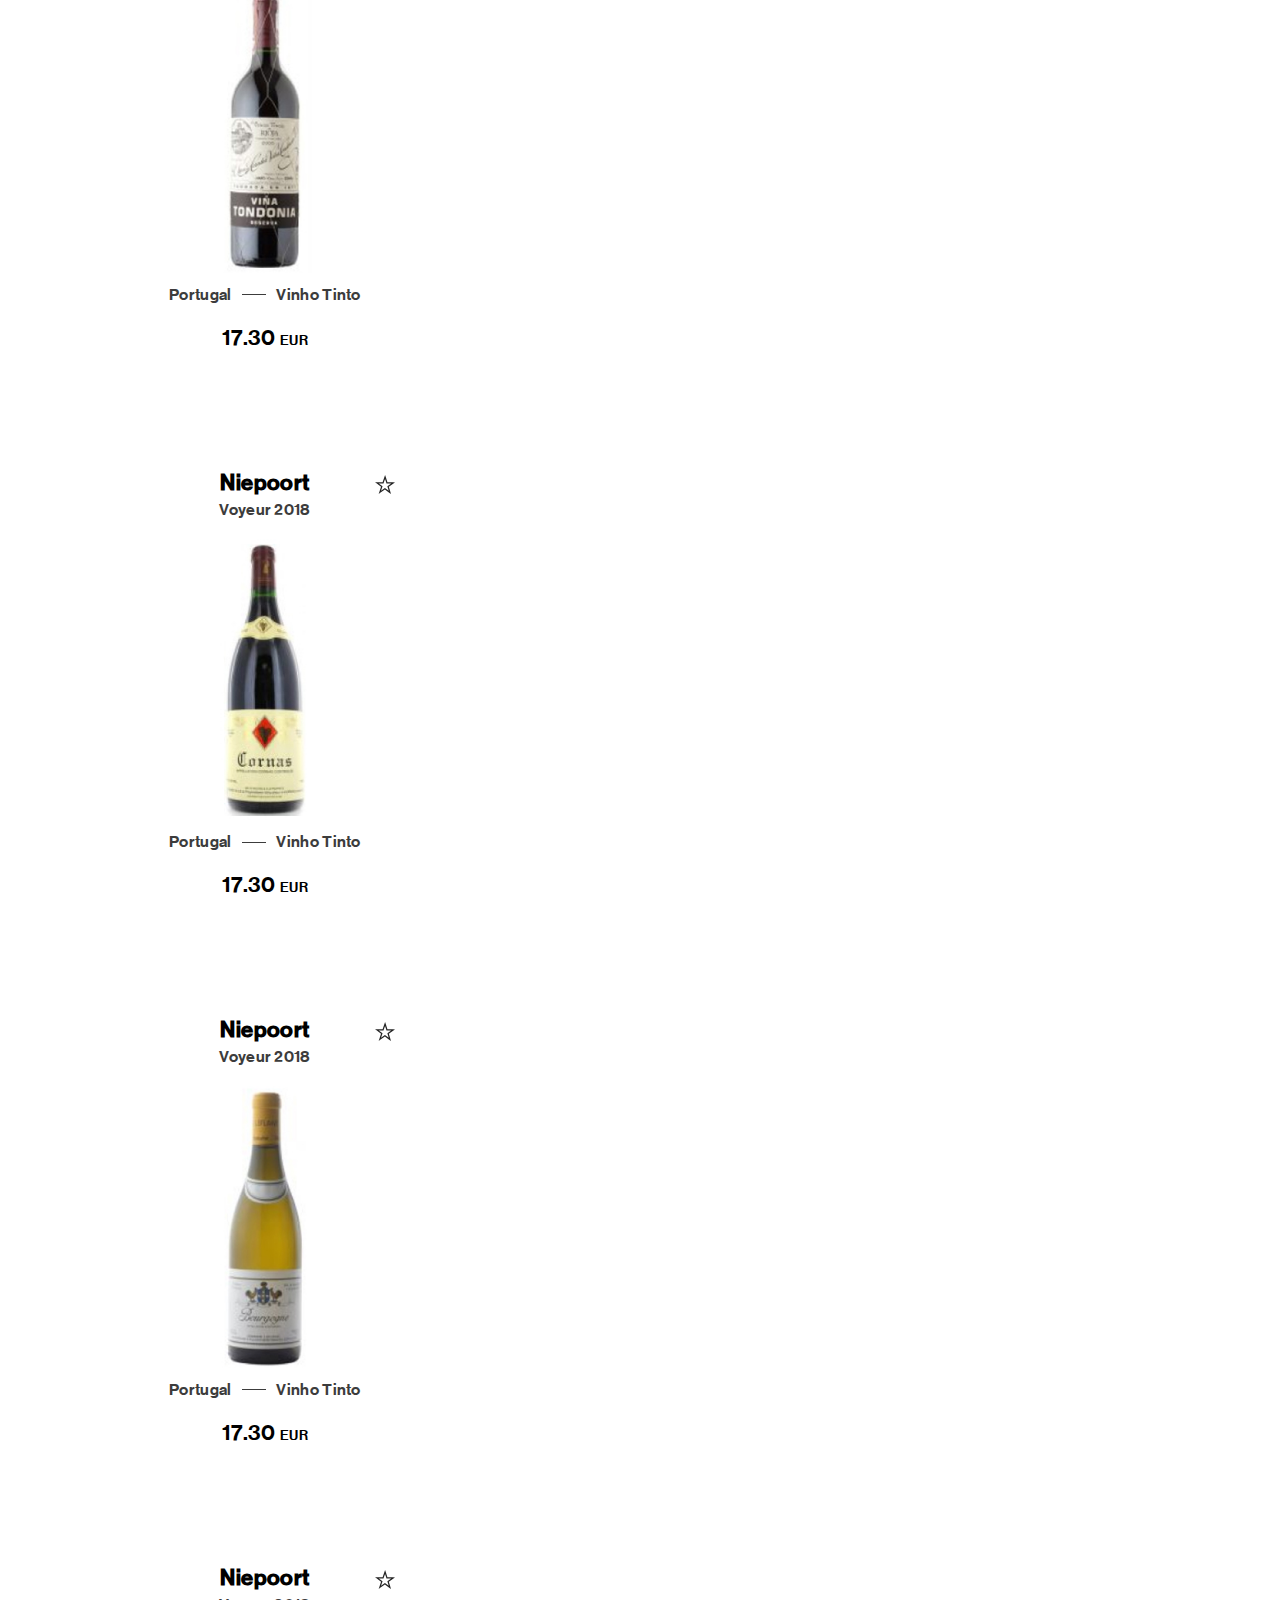
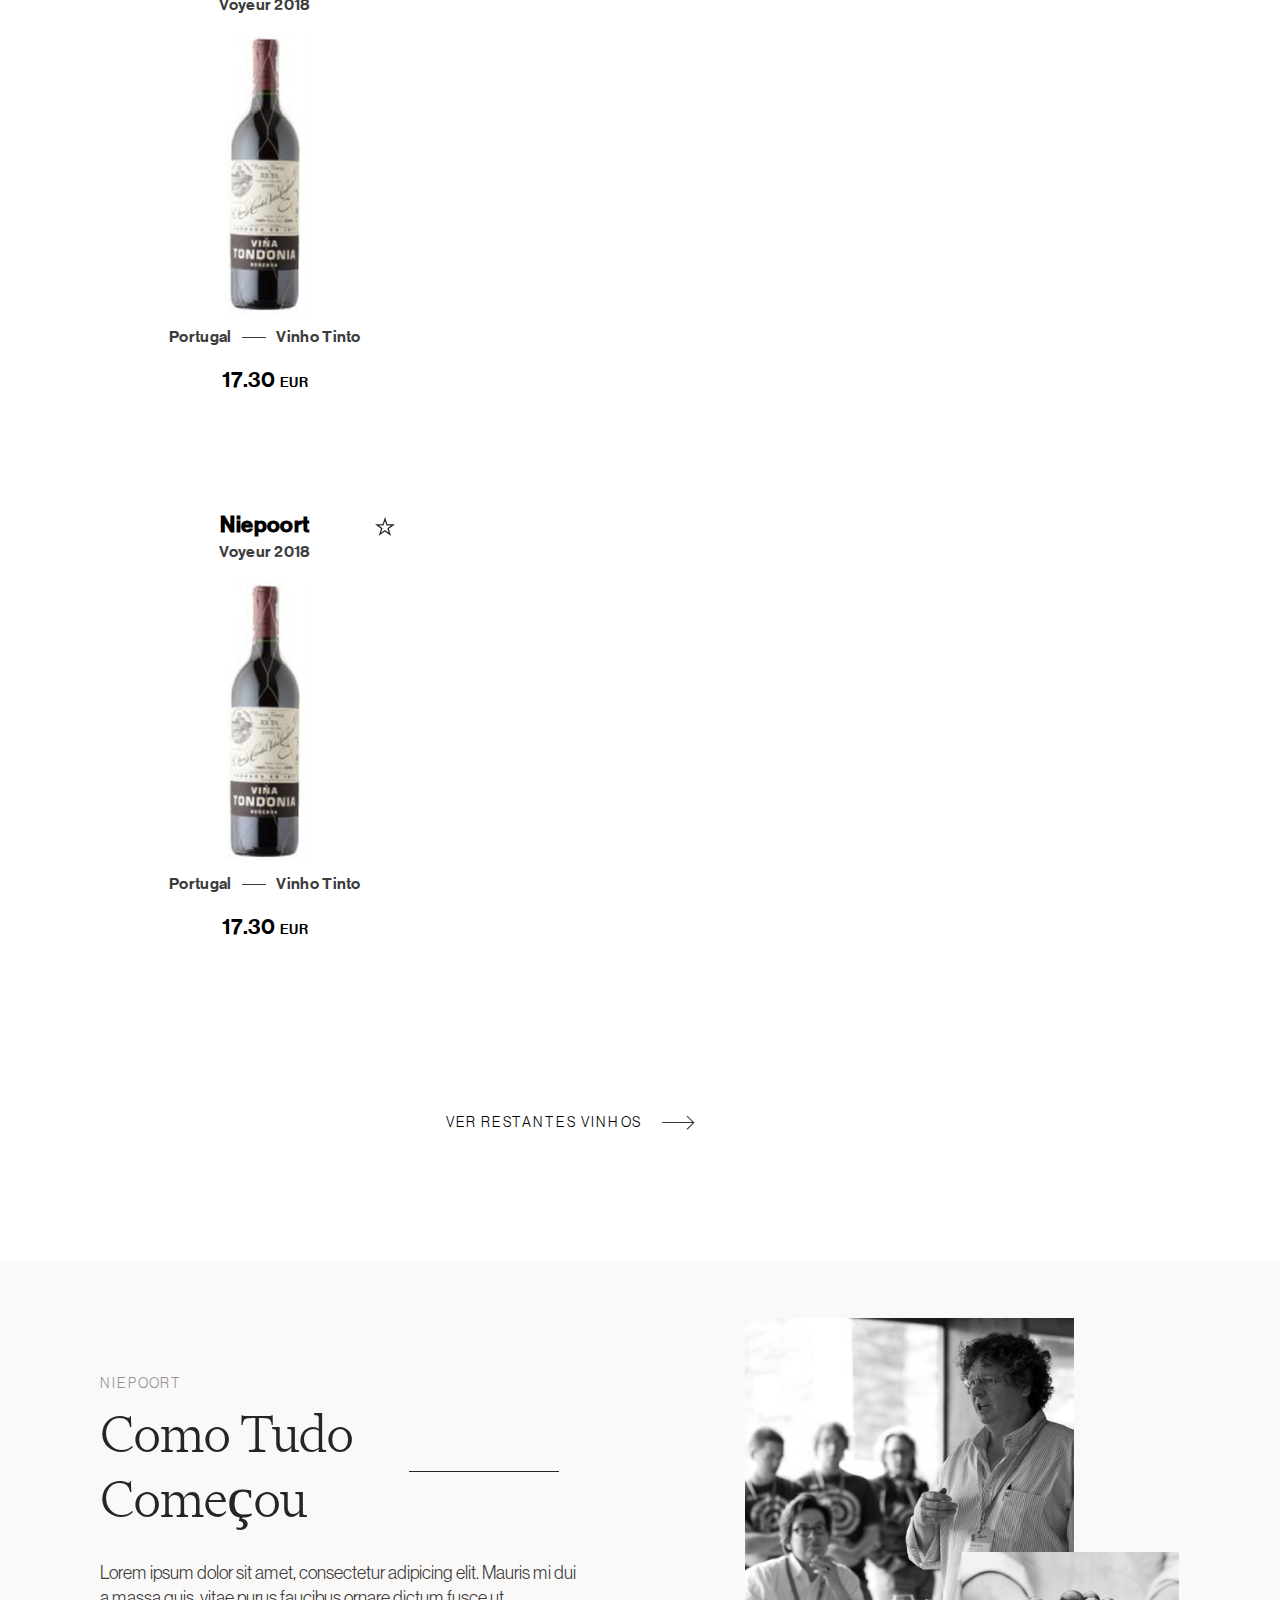
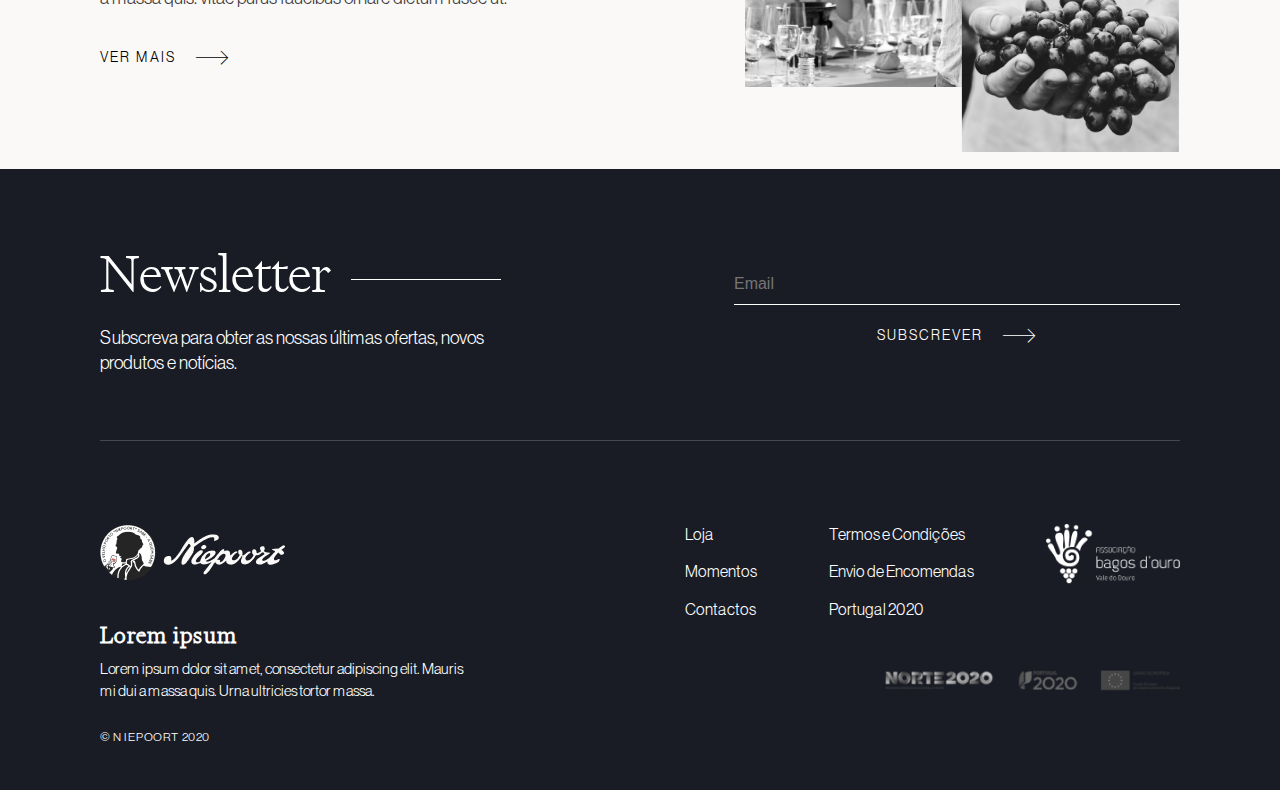
==== commit c36648e1: "Add files via upload" ====
--- a/index.html
+++ b/index.html
@@ -283,7 +283,8 @@
                             </h3>
                             <span></span>
                         </div>
-                        <div class="vine-slider">
+                        <div class="slider-wrapper">
+                            <div class="vine-slider">
                             <div class="bottle-card">
                                 <svg width="20" height="20" viewBox="0 0 20 20" fill="none" xmlns="http://www.w3.org/2000/svg">
                                     <path d="M10.0975 0L9.47322 1.78367L7.59063 7.16427L1.8905 7.13955L0 7.13065L1.50468 8.27622L6.03947 11.7297L4.25385 17.142L3.66227 18.9375L5.21642 17.8612L9.90158 14.6154L14.4987 17.9859L16.0232 19.1037L15.4791 17.2934L13.8389 11.8336L18.4657 8.50373L20 7.39873L18.1105 7.35718L12.4114 7.22857L10.6742 1.80047L10.0975 0ZM10.044 3.98575L11.343 8.04472L11.4805 8.47502L11.9316 8.48493L16.1923 8.57988L12.7338 11.0699L12.3668 11.333L12.4974 11.7653L13.7231 15.847L10.2864 13.3274L9.92233 13.0603L9.55135 13.3175L6.04837 15.7442L7.38387 11.6971L7.52435 11.2687L7.16525 10.9947L3.77602 8.41375L8.03678 8.43255L8.48788 8.43453L8.63725 8.00815L10.044 3.98575Z" fill="#252525"/>
@@ -379,6 +380,7 @@
                                     <a href="#">comprar</a>
                                 </div>
                             </div>
+                        </div>
                         </div>
                         <a class="section-footer-link">
                             ver restantes vinhos
--- a/fonts/main_icomoon/main-icomoon.css
+++ b/fonts/main_icomoon/main-icomoon.css
@@ -0,0 +1,54 @@
+@font-face {
+  font-family: 'icomoon';
+  src:  url('fonts/icomoon.eot?feupci');
+  src:  url('fonts/icomoon.eot?feupci#iefix') format('embedded-opentype'),
+    url('fonts/icomoon.ttf?feupci') format('truetype'),
+    url('fonts/icomoon.woff?feupci') format('woff'),
+    url('fonts/icomoon.svg?feupci#icomoon') format('svg');
+  font-weight: normal;
+  font-style: normal;
+  font-display: block;
+}
+
+[class^="icon-"], [class*=" icon-"] {
+  /* use !important to prevent issues with browser extensions that change fonts */
+  font-family: 'icomoon' !important;
+  speak: never;
+  font-style: normal;
+  font-weight: normal;
+  font-variant: normal;
+  text-transform: none;
+  line-height: 1;
+
+  /* Better Font Rendering =========== */
+  -webkit-font-smoothing: antialiased;
+  -moz-osx-font-smoothing: grayscale;
+}
+
+.icon-down:before {
+  content: "\e908";
+}
+.icon-close:before {
+  content: "\e902";
+}
+.icon-euro:before {
+  content: "\e903";
+}
+.icon-leftArrow:before {
+  content: "\e904";
+}
+.icon-rightArrow:before {
+  content: "\e905";
+}
+.icon-search:before {
+  content: "\e906";
+}
+.icon-user:before {
+  content: "\e907";
+}
+.icon-cart:before {
+  content: "\e901";
+}
+.icon-burger:before {
+  content: "\e900";
+}
--- a/css/style.css
+++ b/css/style.css
@@ -0,0 +1 @@
+*{margin:0;padding:0;line-height:1;box-sizing:border-box}a,button,img,input,textarea{display:block}a,button,img{cursor:pointer}a{text-decoration:none}button:focus,input:focus,textarea:focus{outline:none}@font-face{font-family:"Financier Display Light";src:url("../fonts/financier-display-test-light.woff")}@font-face{font-family:"Financier Display Regular";src:url("../fonts/financier-display-test-regular.woff")}@font-face{font-family:"Financier Display Medium";src:url("../fonts/financier-display-test-medium.woff")}@font-face{font-family:"Neue Haas Grotesk Display Pro Light";src:url("../fonts/NeueHaasDisplay-Light.eot"),url("../fonts/NeueHaasDisplay-Light.ttf"),url("../fonts/NeueHaasDisplay-Light.woff")}@font-face{font-family:"Neue Haas Grotesk Display Pro Medium";src:url("../fonts/Neue Haas Grotesk Display Pro 65 Medium.eot"),url("../fonts/Neue Haas Grotesk Display Pro 65 Medium.ttf"),url("../fonts/Neue Haas Grotesk Display Pro 65 Medium.woff")}@font-face{font-family:"Neue Haas Grotesk Display Pro Bold";src:url("../fonts/Neue Haas Grotesk Display Pro 75 Bold.eot"),url("../fonts/Neue Haas Grotesk Display Pro 75 Bold.ttf"),url("../fonts/Neue Haas Grotesk Display Pro 75 Bold.woff")}.page-wrapper{position:relative;width:100%;font-family:"Neue Haas Grotesk Display Pro Medium"}.header-wrapper{width:100%;height:100vh;padding-top:2.72%;background-image:url("../img/backgound.png");background-size:100% 100%;background-position:center center}header{width:1204px;margin:auto;color:#fff}.header-mini{display:none}.header-block{display:flex;justify-content:space-between;align-items:center;font-size:16px;line-height:18px;letter-spacing:0.16em}.icon-euro{margin-right:24px;font-size:12px}.header-logo-block{width:185px}.header-logo-block img{width:100%}.left-header-block,.right-header-block{display:flex;align-items:center}.burger{display:none}.icon-user{margin:0 21px}.nav-sections{width:1204px;margin:auto}.section-items{margin-top:4.3%}.nav-sections-items{display:flex;justify-content:space-between;padding-bottom:20px;border-bottom:1px solid rgba(196,196,196,0.55)}.left-items-block{display:flex;justify-content:flex-start}.left-items-block .link-block{margin-right:60px}.link-block a{color:#fff;font-size:12px;line-height:14px;letter-spacing:0.49em;text-transform:uppercase;text-align:center}.link-block{display:flex;flex-direction:column}.link-block .hover-span{display:block;width:95%;height:2px;opacity:0;margin-top:7px;background-color:#fff;transition:all 0.3s ease}.link-block .icon-down{display:none}.icon-down:before{display:none}.link-block:hover span{opacity:1}.nav-bar{display:flex;justify-content:flex-start;margin-top:20px}.nav-item-block a{font-style:normal;font-weight:450;font-size:12px;line-height:14px;letter-spacing:0.13em;text-transform:uppercase;margin-right:27px;color:#fff}.header-title-block{width:100%;text-align:center;color:#fff}.header-title-boder-block{height:17.17vh}.sub-title{font-family:"Neue Haas Grotesk Display Pro Light";font-size:18px;line-height:20px;text-align:center;letter-spacing:0.155em}.header-title{font-family:"Financier Display Medium";font-weight:350;font-size:166px;margin-bottom:18px}.header-text{font-family:"Neue Haas Grotesk Display Pro Light";margin:auto;width:655px;font-size:22px;line-height:160%;color:rgba(255,255,255,0.9)}.arrow-border-block{height:9.06vh}.down-arrow-block span{display:block;margin:auto;width:37px;transform:rotate(90deg);color:#fff;cursor:pointer}main{padding-top:6.25%}.main-wrapper{width:1204px;margin:auto;font-family:"Neue Haas Grotesk Display Pro Medium"}.section{width:100%}.section .sub-title{text-align:left;margin-bottom:10px;text-transform:uppercase;font-family:"Neue Haas Grotesk Display Pro Light";font-size:14px;line-height:16px;letter-spacing:0.155em;color:#939393}.s-1{margin-bottom:9.47%}.section-title-block{display:flex;align-items:center;margin-bottom:5.12%}.section-title-block span{display:block;width:150px;height:1px;margin-top:10px;background-color:#252525}.section-title{font-size:60px;font-family:"Financier Display Light";font-weight:350;line-height:65px;color:#252525;margin-right:20px}.slider-wrapper{padding:30px;width:1380px;overflow:hidden}.vine-slider{width:1320px}.bottle-card{width:330px;position:relative;text-align:center;transition:all 0.3s ease;cursor:pointer}.bottle-card svg{position:absolute;display:block;top:5px;right:5px}.bottle-card img{margin:20px auto 13px;width:37.58%}.card-title{margin-top:29px;font-size:22px;line-height:26px;font-weight:500px;letter-spacing:0.02em}.card-text{font-weight:300;font-size:16px;line-height:18px;letter-spacing:0.02em;color:#3C3C3C;margin-top:5px;display:flex;justify-content:center;align-items:center}.card-text span{display:block;width:9.1%;height:1px;background-color:#3C3C3C;margin:0 10px}.vine-price{margin-top:22px;font-size:22px;line-height:25px;letter-spacing:0.02em}.vine-price span{font-size:14px}.card-footer{opacity:0;margin-top:34px;background-color:#252525;transition:all 0.3s ease}.card-footer a{color:#fff;text-align:center;line-height:56px;text-transform:uppercase;letter-spacing:0.26em;font-size:13px}.bottle-card:hover{box-shadow:0px 15px 30px rgba(0,0,0,0.2)}.bottle-card:hover .card-footer{opacity:1}.section-footer-link{margin:5.06% 0 0 32%;font-size:14px;line-height:16px;font-family:"Neue Haas Grotesk Display Pro Light";letter-spacing:0.155em;text-transform:uppercase;display:flex;justify-content:flex-start;align-items:center}.section-footer-link .icon-rightArrow{margin-left:20px}.s-2{margin-bottom:7.22%}.s-2 .main-wrapper{display:flex;justify-content:space-between;align-items:center}.s-2,.s-4{background-color:#FBF9F7}.img-block{position:relative;width:40.28%;height:333px}.f-img{width:82.5%;position:absolute;top:-14px;left:0}.s-img{width:41.24%;position:absolute;left:64.95%;bottom:-54px}.section-text-block{width:46.26%}.s-2 .sub-title{text-align:right;margin-bottom:10px}.s-2 .section-title-block{margin-bottom:31px}.s-2 .section-title-block span{margin-right:20px}.s-2 .section-title-block{justify-content:flex-end}.s-2 .section-title{order:2;margin-right:0;font-family:"Financier Display Light"}.s-2 .section-footer-link{margin-left:0}.block-disabled{display:none}.section-text{width:82.94%;font-family:"Neue Haas Grotesk Display Pro Light";font-size:18px;line-height:140%;color:#3C3C3C;margin-bottom:38px}.s-3{margin-bottom:12.04%}.s-4{padding:93px 0 82px}.s-4 .main-wrapper{display:flex;justify-content:space-between;align-items:center}.s-4 .section-text-block{width:53.5%}.s-4 .section-title-block{justify-content:flex-start}.s-4 .section-title{font-family:"Financier Display Light";margin-left:0}.s-4 .section-footer-link{margin-left:0}.s-4 .f-img{width:86.6%;position:absolute;top:-158px;left:0}.s-4 .s-img{width:57.11%;position:absolute;right:0;bottom:-25px}.main-wrapper.title-wrapper{display:none}.page-footer{background:#1A1C25;padding:5.7% 0 3.6%;color:#fff}.footer{width:1204px;margin:auto}.footer .section-text{color:#fff}.s-5{display:flex;justify-content:space-between;align-items:center;padding-bottom:5.9%;border-bottom:1px solid rgba(255,255,255,0.2)}.s-5 .section-text-block{width:40.44%}.s-5 .section-title-block{margin-bottom:19px;justify-content:flex-start}.s-5 .section-title-block span{background-color:#fff}.s-5 .section-title{font-family:"Financier Display Light";margin-left:0;color:#fff;margin-left:0}.s-5 .section-text{font-size:18px;line-height:140%;width:100%;margin-bottom:0}.footer-form-block{width:41.3%}form{width:100%}.email-input{width:100%;background:transparent;border:none;border-bottom:1px solid #fff;padding-bottom:11px}.email-input{font-size:16px;line-height:18px;color:rgba(255,255,255,0.5)}.s-6{padding-top:7.64%}.container{display:flex;justify-content:space-between}.footer-logo-block{width:28.7%}.footer-logo-block img{margin-bottom:40px}.footer-logo-block .section-text{font-size:15px;line-height:150%;width:100%;margin-bottom:0}.footer-logo-block-title{font-size:26px;line-height:28px;letter-spacing:0.05em;font-family:"Financier Display Light";margin-bottom:10px}.footer-main-block{width:45.85%}.footer-nav-block{display:flex;justify-content:space-between}.footer-links-block a{color:#fff;font-size:16px;line-height:140%;font-family:"Neue Haas Grotesk Display Pro Light";margin-bottom:15px}.footer-links-block a:last-child{margin-bottom:0}.footer-nav-logo{width:27%}.footer-nav-logo img{width:100%}.footer-partners-block{width:100%;display:flex;justify-content:flex-end;margin-top:10%}.footer-partners-block img:first-child{width:22.28%}.footer-partners-block img:nth-child(2){width:13.04%;margin:0 4.03% 0 4.03%}.footer-partners-block img:nth-child(3){width:16.3%}.footer-text{font-family:"Neue Haas Grotesk Display Pro Light";font-size:12px;line-height:14px;letter-spacing:0.1em;margin-top:2.41%}.slick-initialized .slick-slide:focus{outline:none}.slick-list{overflow:visible}.slick-arrow{position:absolute;top:-88px;transform:translateY(-50%);cursor:pointer}.slick-slide{width:330px;margin-right:30px}.icon-rightArrow.slick-arrow{right:0}.icon-leftArrow.slick-arrow{right:90px}@media screen and (max-width:1439px){.vine-slider{width:1200px}header{width:1080px;margin:auto;color:#fff}.nav-sections{width:1080px;margin:auto}.main-wrapper{width:1080px;margin:auto}.footer{width:1080px;margin:auto}.footer .section-text{color:#fff}.s-4 .section-title{width:50%}.slick-arrow{top:-78px}.bottle-card{width:300px}.footer-logo-block{width:35%}}@media screen and (max-width:1368px){.vine-slider{width:1080px}.s-4 .f-img{width:75.6%;position:absolute;top:-36px;left:0}.s-4 .s-img{width:49.86%;position:absolute;left:0;transform:translateX(100%);bottom:-65px}.s-4 .section-title{width:50%}.bottle-card{width:270px}}@media screen and (max-width:1200px){.vine-slider{width:960px}header{width:960px;margin:auto;color:#fff}.nav-sections{width:960px;margin:auto}.main-wrapper{width:960px;margin:auto}.footer{width:960px;margin:auto}.footer .section-text{color:#fff}.nav-item-block a{margin-right:18px}.slick-arrow{top:-70px}.bottle-card{width:240px}}@media screen and (max-width:992px){.vine-slider{width:728px}header{width:728px;margin:auto;color:#fff}.nav-sections{width:728px;margin:auto}.main-wrapper{width:728px;margin:auto}.footer{width:728px;margin:auto}.footer .section-text{color:#fff}.nav-bar{justify-content:space-between;align-items:center}.nav-item-block a{font-family:"Neue Haas Grotesk Display Pro Light";margin:0;text-align:center;line-height:16px}.header-title{font-family:"Financier Display Medium";font-weight:350;font-size:130px;line-height:141px}.s-2{padding:70px 0}.s-2 .f-img{width:96%;position:absolute;top:0px;left:0}.s-2 .s-img{width:53%;position:absolute;left:0;transform:translateX(120%);bottom:0px}.s-4{padding:80px 0}.s-4 .f-img{width:76.6%;position:absolute;top:0px;left:0}.s-4 .s-img{width:47.11%;position:absolute;left:-4%;transform:translateX(120%);bottom:0}.s-4 .section-mini-text-block{display:block;width:100%}.s-4 .main-wrapper{padding:0}.s-4 .main-wrapper.title-wrapper{display:block}.s-4 .main-wrapper.img-wrapper{justify-content:center}.s-4 .main-wrapper.img-wrapper .img-block{margin-top:48px;width:550px;padding-top:517px}.s-4 .section-title{width:auto}.section-text{width:100%}.disabled{display:none}.section-mini-text-block{display:block;width:404px;margin:auto}.slick-arrow{top:-62px}.slick-slide{width:330px;margin-right:75px}.s-5{flex-direction:column;text-align:center}.s-5 .section-text-block{width:100%}.s-5 .section-title-block{justify-content:center}.s-5 .footer-form-block{width:62.3%;margin-top:65px}.page-footer{padding:70px 0 50px}.container{flex-direction:column;align-items:center;width:47.53%;margin:auto}.footer-logo-block{width:100%;display:flex;flex-direction:column;align-items:center;order:2;margin-top:82px}.footer-logo-block .section-text{text-align:center}.footer-nav-block{flex-direction:column;align-items:center}.footer-links-block a{text-align:center}.footer-links-block:first-child{margin-bottom:15px}.footer-nav-logo{width:150px;margin-top:40px}.footer-partners-block{width:100%;flex-direction:column;align-items:center;margin-top:20px}.footer-partners-block img:first-child{width:auto}.footer-partners-block img:nth-child(2){width:auto;margin:17px 0 0 0}.footer-partners-block img:nth-child(3){width:auto}.footer-partners-block img{margin-top:17px}.footer-text{text-align:center}.section-footer-link{margin-left:0}.section-footer-link span{font-size:18px}.s-5{display:flex;justify-content:space-between;align-items:center;padding-bottom:80px;border-bottom:1px solid rgba(255,255,255,0.2)}}@media screen and (max-width:767px){body.lock{overflow:hidden}.vine-slider{width:540px}header{width:540px;margin:auto}.header-title-block{width:540px;margin:auto}.nav-sections{width:540px;margin:auto}.main-wrapper{width:540px;margin:auto}.footer{width:540px;margin:auto}.disabled{display:none}.burger{display:block}.nav-sections{position:absolute;overflow:auto;top:0;left:-100%;background-color:rgba(255,255,255,0.97);padding:5.53%;width:100%;height:100vh;transition:all 0.3s ease;z-index:100}.nav-sections.active{left:0}.nav-sections.c{left:0}header.header-mini{width:100%;color:#252525}header.header-mini form{width:100%;margin-top:35px}header.header-mini .searc-form{background-color:transparent;border:none;width:100%;border-bottom:1px solid #3C3C3C;padding-bottom:10px;font-size:25px;line-height:27px;font-family:"Financier Display Regular"}header.header-mini .searc-form::placeholder{color:#939393}.header-mini{display:block}.pt-icon{font-family:"Neue Haas Grotesk Display Pro Light"}.burger,.icon-close{cursor:pointer}.left-items-block{align-items:flex-start}.link-block a,.nav-item-block a{color:#252525;text-align:left;font-size:16px;line-height:19px;letter-spacing:0.4em}.link-block a{display:flex;flex-direction:column;justify-content:flex-start;margin:12.5px 0}.link-block a .icon-down{margin-left:10px;font-size:9px;width:25px;background:transparent}.link-block a .main-span{display:flex;align-items:baseline}.link-block .hover-span{background-color:#252525}.link-block .icon-down{display:block}.icon-down:before{display:block}.nav-sections-items{flex-direction:column;align-items:flex-start}.left-items-block{flex-direction:column}.nav-bar{flex-direction:column;align-items:flex-start}.nav-bar .nav-item-block a{margin:15px 0}.header-title{font-size:90px;line-height:110px}.header-text{width:100%}.section .sub-title{font-size:14px;line-height:16px}.slick-arrow{top:-55px;font-size:12px}.icon-leftArrow.slick-arrow{right:50px}.slick-slide{width:240px;margin-right:60px}.s-2 .main-wrapper{display:flex;flex-direction:column;align-items:center}.s-2 .f-img{width:74%;position:absolute;top:0px;left:0}.s-2 .s-img{width:45.5%;position:absolute;left:0;transform:translateX(120%);bottom:-60px}.section-text-block.with-margin-top{width:100%;margin-top:80px}.img-block{position:relative;width:90%;height:333px}.s-4 .f-img{width:76.6%}.s-4 .s-img{width:45.5%}.s-4 .main-wrapper.img-wrapper .img-block{padding-top:500px}.s-4 .section-title{width:50%}.bottle-card img{width:111px}.s-5 .section-title-block span{display:none}.s-5 .footer-form-block{width:100%}.container{width:100%}}@media screen and (max-width:574px){.vine-slider{width:335px}header{width:335px;margin:auto}.header-title-block{width:540px;margin:auto}.nav-sections{width:100%;margin:auto}.main-wrapper{width:335px;margin:auto}.footer{width:335px;margin:auto}.header-wrapper{height:67.86vh}.header-title-boder-block{height:21.41%}.arrow-border-block{height:8.35%}.header-title-block{width:335px}.sub-title{font-size:17px;line-height:19px}.header-title{font-size:65px;line-height:71px}.header-text{width:100%;font-size:19px;line-height:160%}.slick-slide{width:335px;margin-right:0}.slick-list:hover{box-shadow:0px 19px 50px rgba(0,0,0,0.2)}.slick-list:hover .card-footer{opacity:1}.s-1 .section-footer-link,.s-3 .section-footer-link{margin-top:153px}.slick-arrow{top:108.14%;font-size:18px}.icon-leftArrow.slick-arrow{right:55%;transform:translateX(0%)}.icon-rightArrow.slick-arrow{right:45%;transform:translateX(100%)}.img-block{width:100%}.s-2 .f-img{width:81.5%;position:absolute;top:0px;left:0}.s-2 .s-img{width:40.89%;position:absolute;left:10%;transform:translateX(120%);bottom:0px}.s-2 .img-block{height:273px}.section-mini-text-block{width:335px}.s-4 .section-mini-text-block span{display:none}.s-4 .section-title{width:100%;margin-right:0}.s-4 .f-img{width:77%}.s-4 .s-img{width:50.75%;bottom:0;left:-11.5%}.s-4 .main-wrapper.img-wrapper .img-block{padding-top:500px}.s-4 .section-title{width:50%}.s-4 .main-wrapper.img-wrapper .img-block{padding-top:273px}.email-input::placeholder{text-align:center}.s-5 .footer-form-block{margin-top:37px}.s-5 .section-footer-link{justify-content:center}}@media screen and (max-width:374px){.vine-slider{width:310px}header{width:310px;margin:auto}.header-title-block{width:310px;margin:auto}.main-wrapper{width:310px;margin:auto}.footer{width:310px;margin:auto}.header-title{font-size:45px;line-height:51px}.header-logo-block img{width:80%;margin:0 auto}.slick-slide{width:310px;margin-right:0}.bottle-card img{width:90px}.section-title{font-size:50px;line-height:55px}.section-title-block span{width:80px}}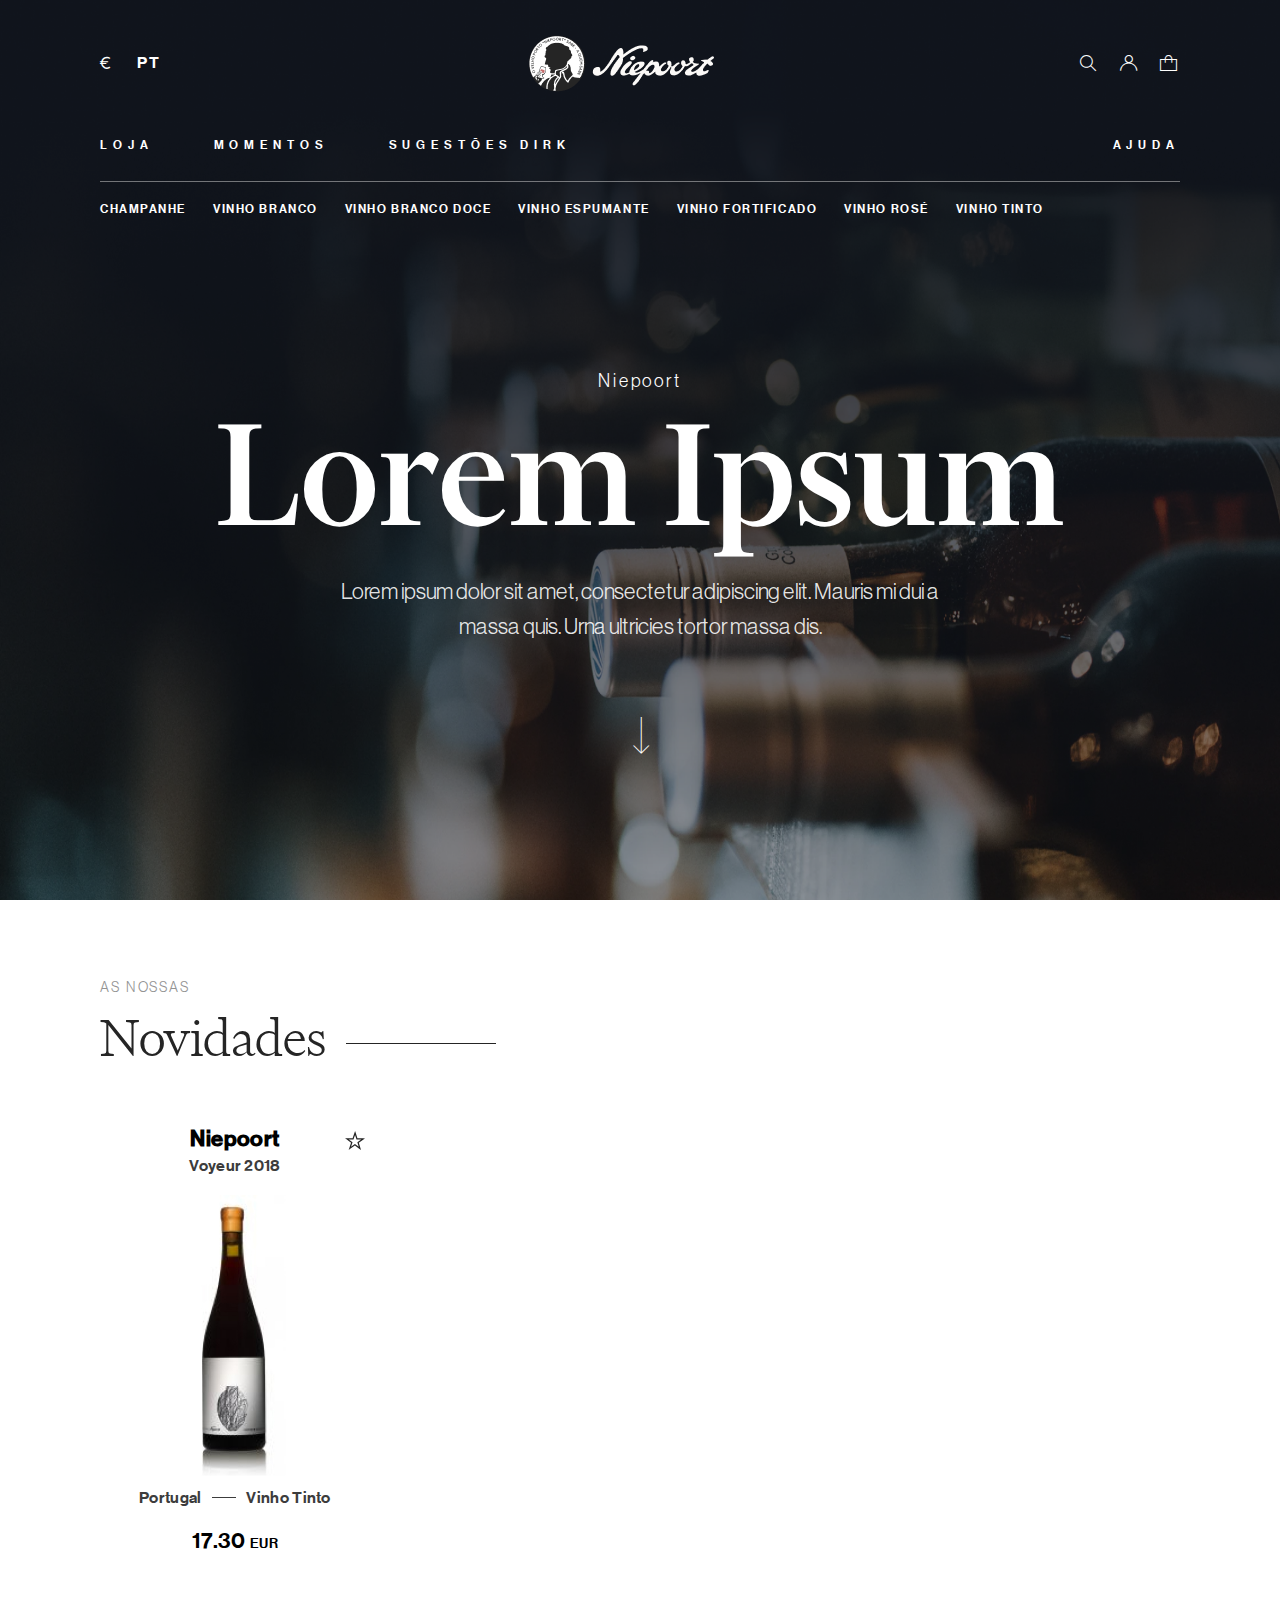
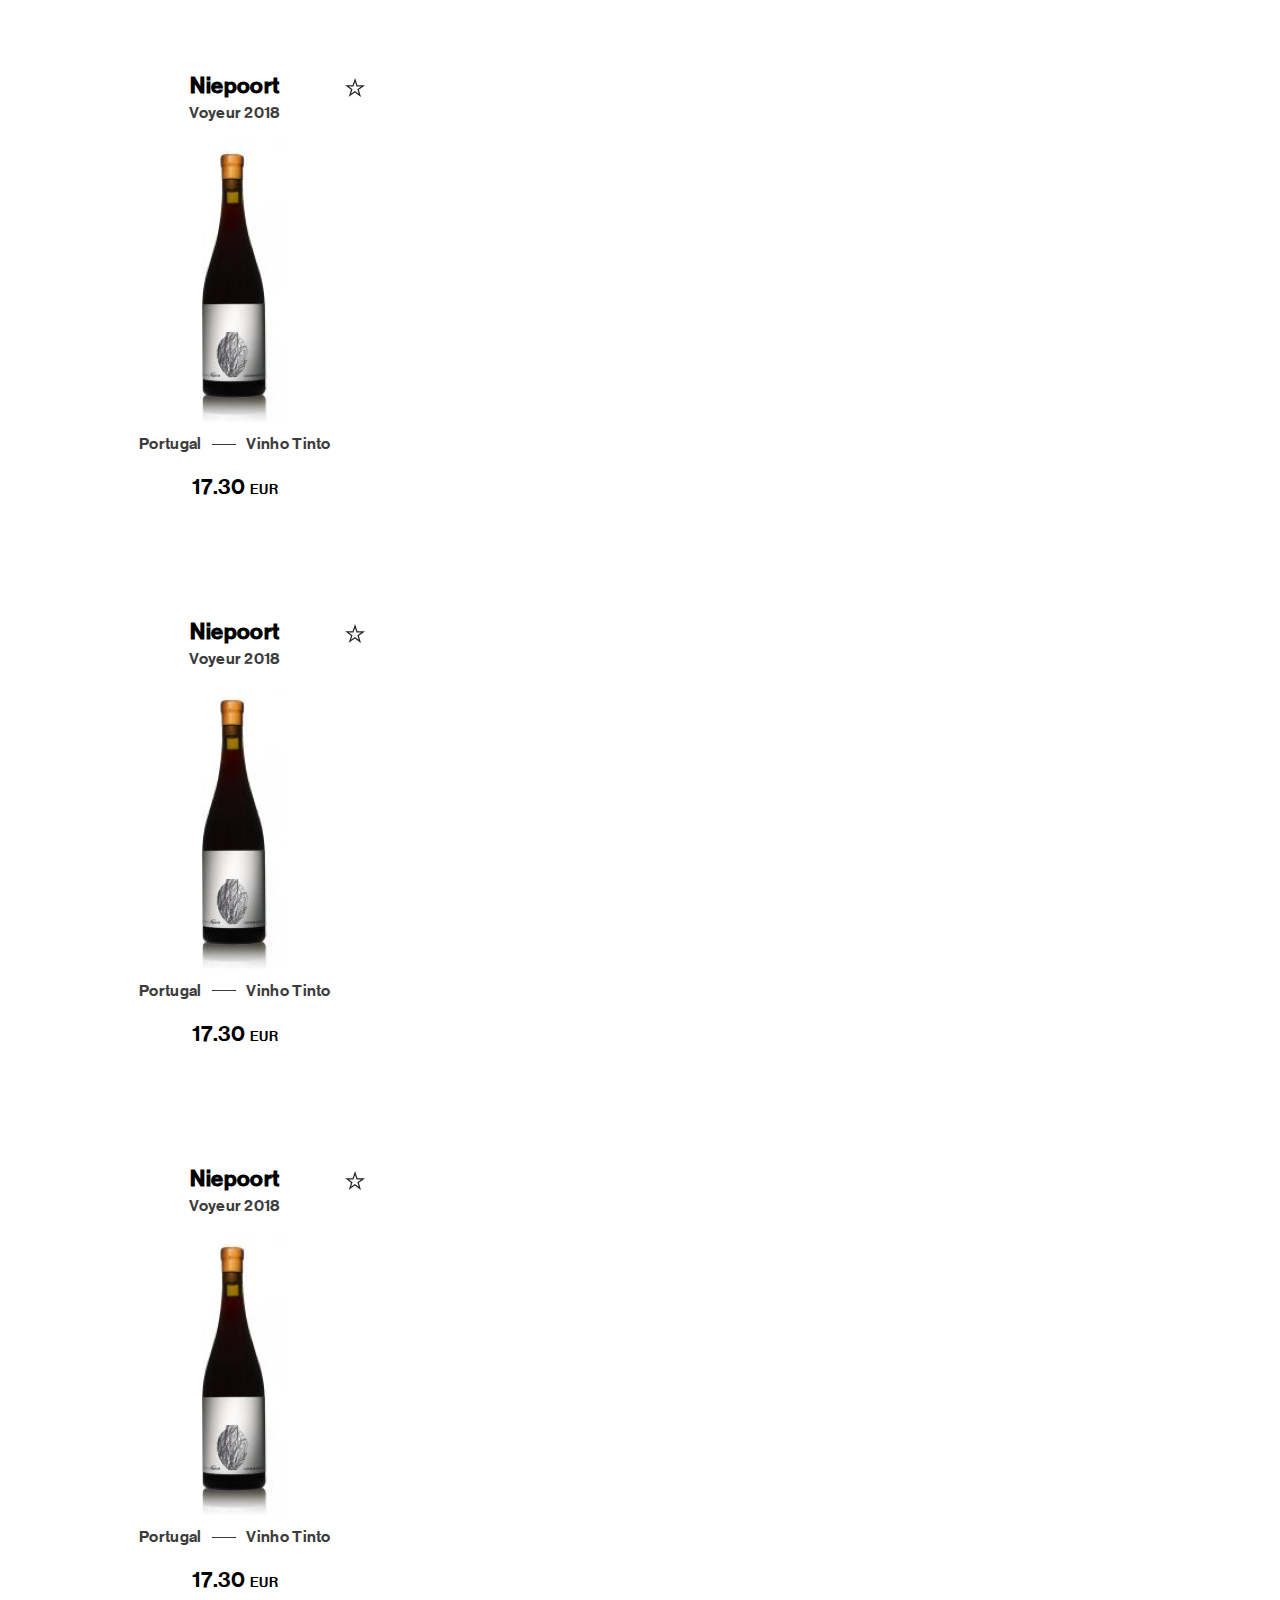
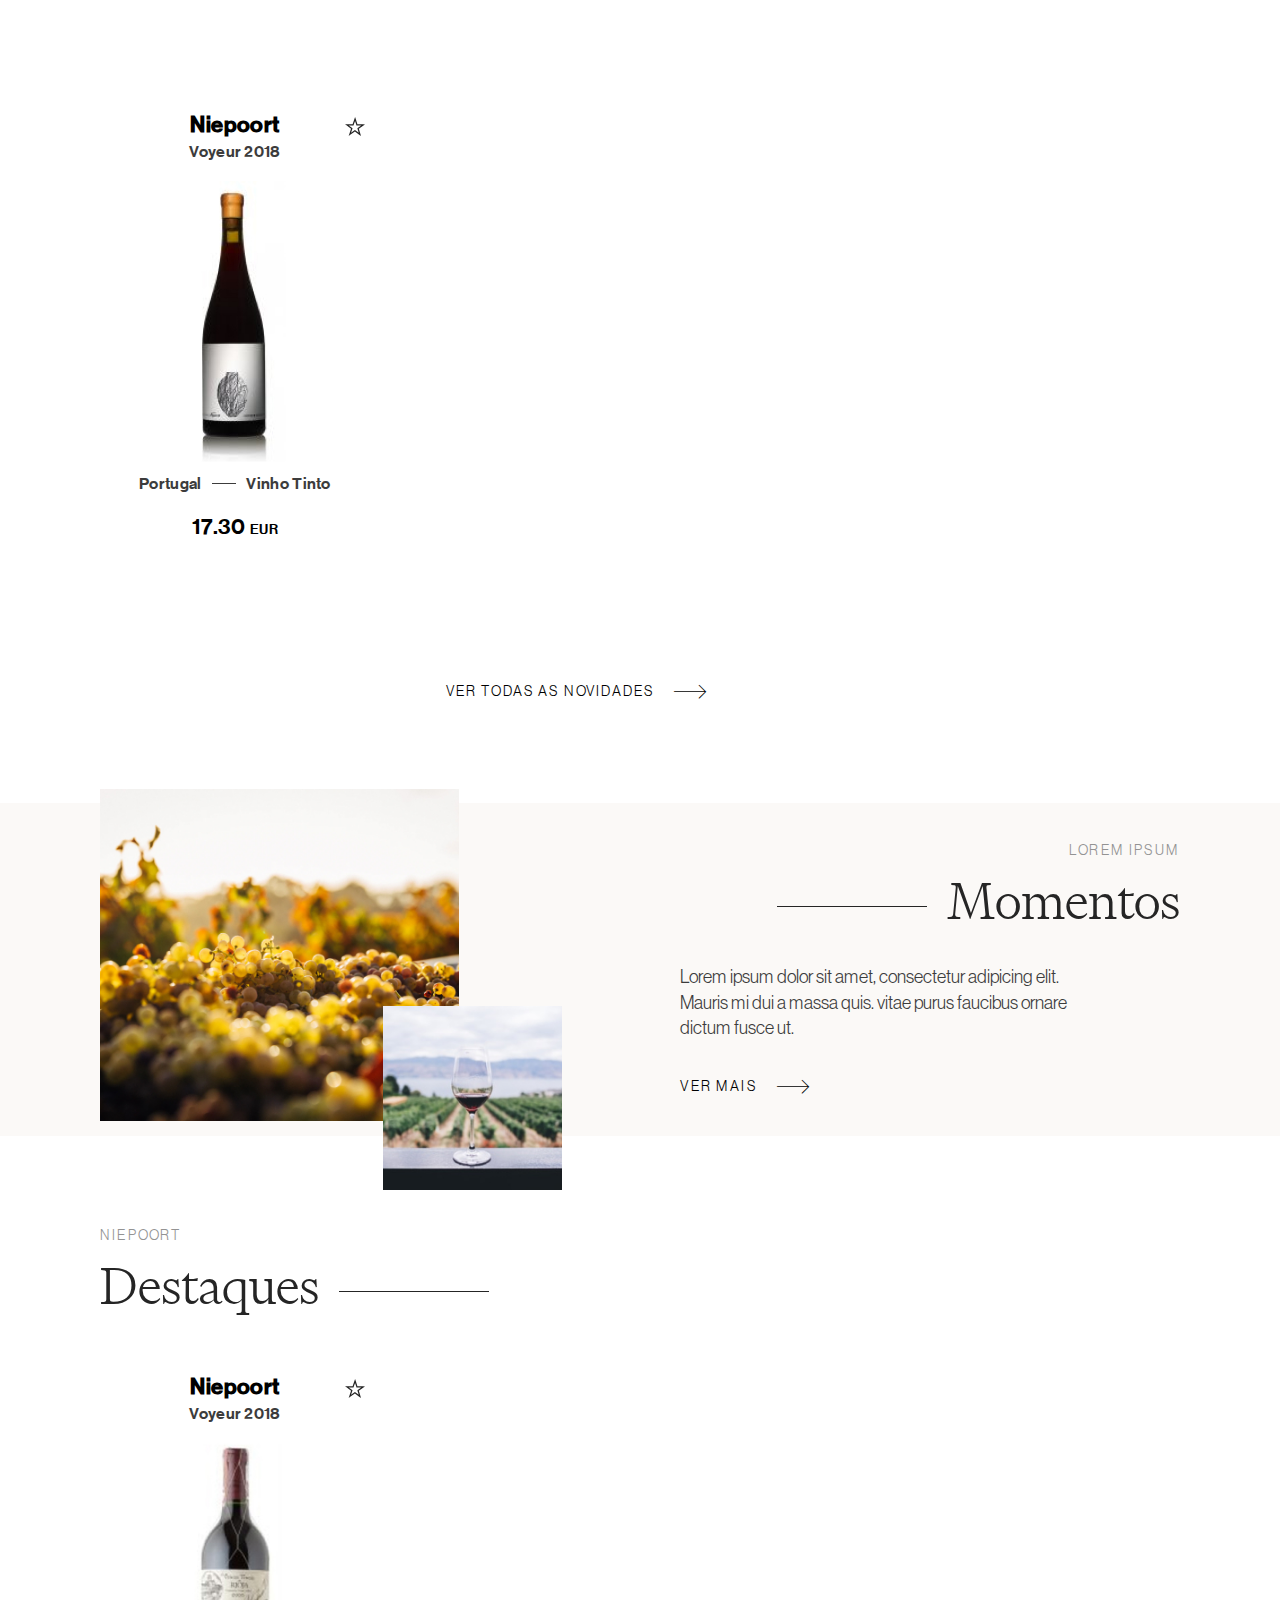
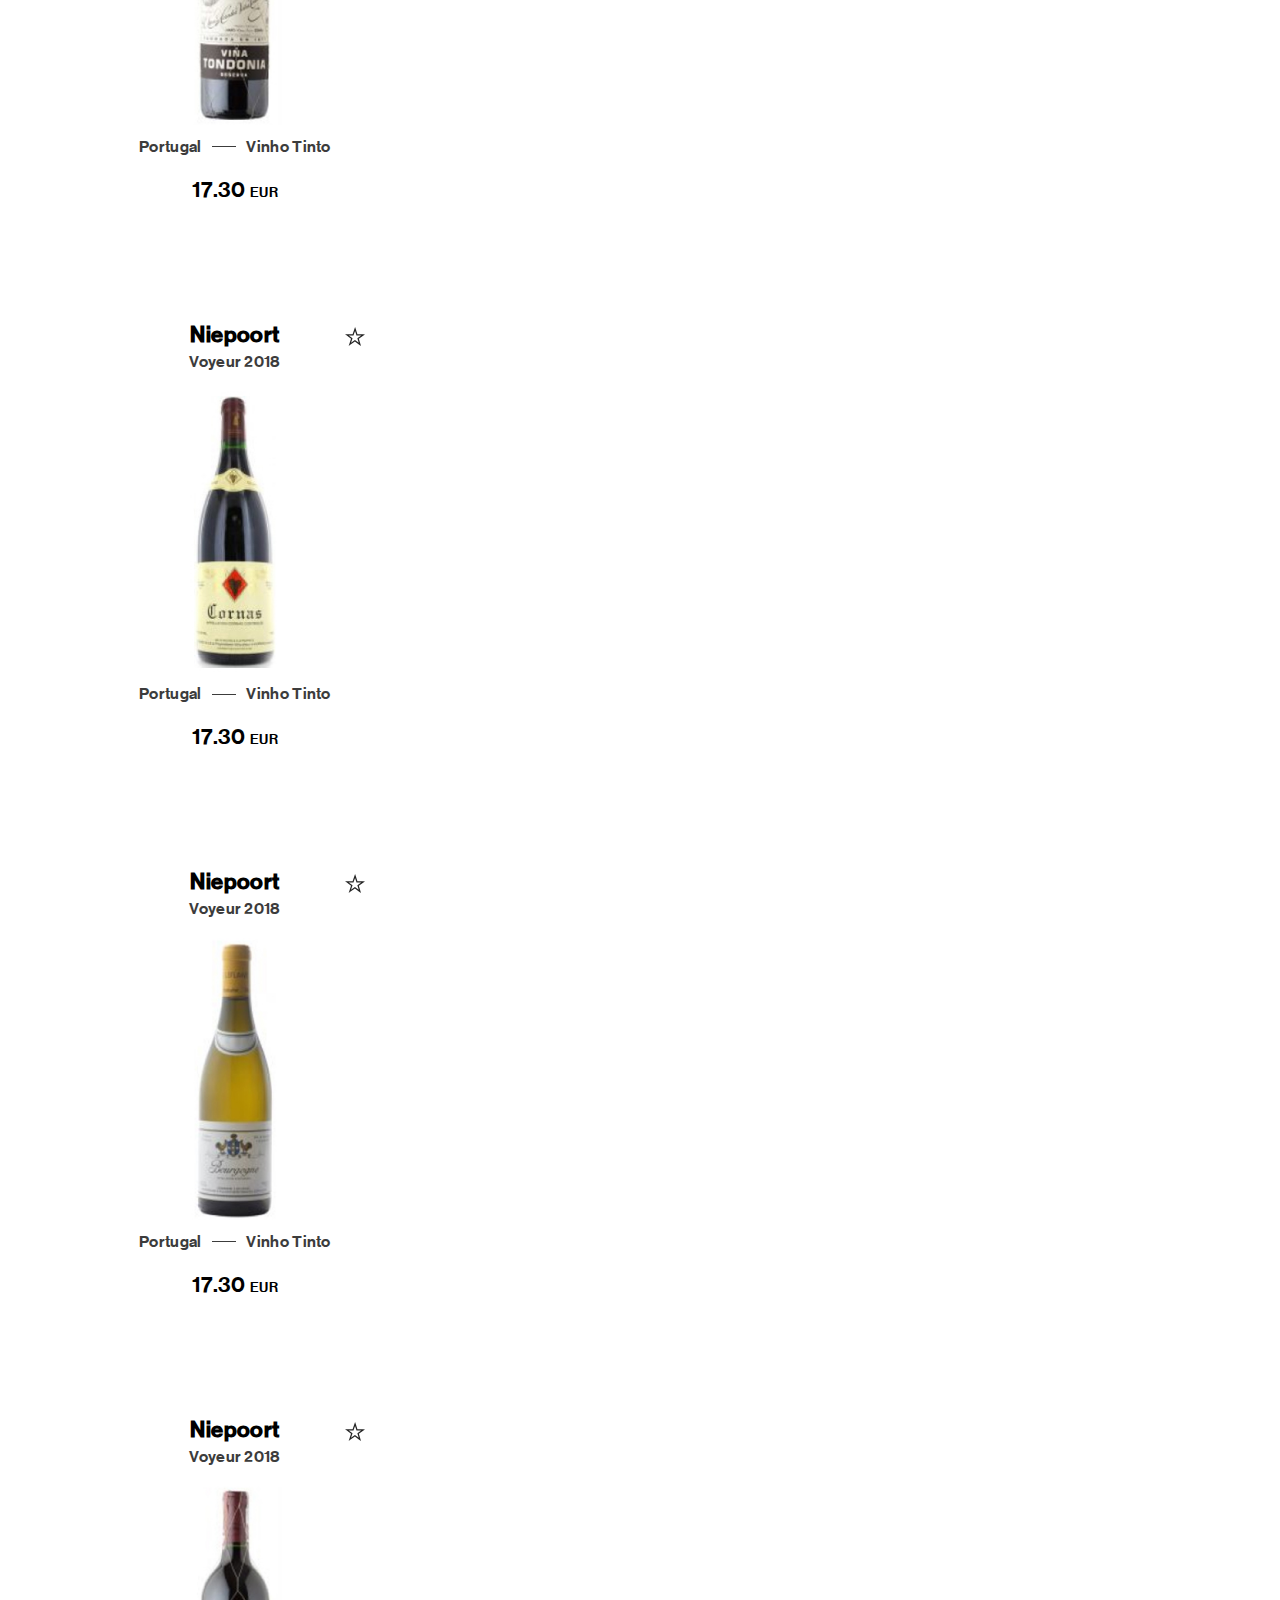
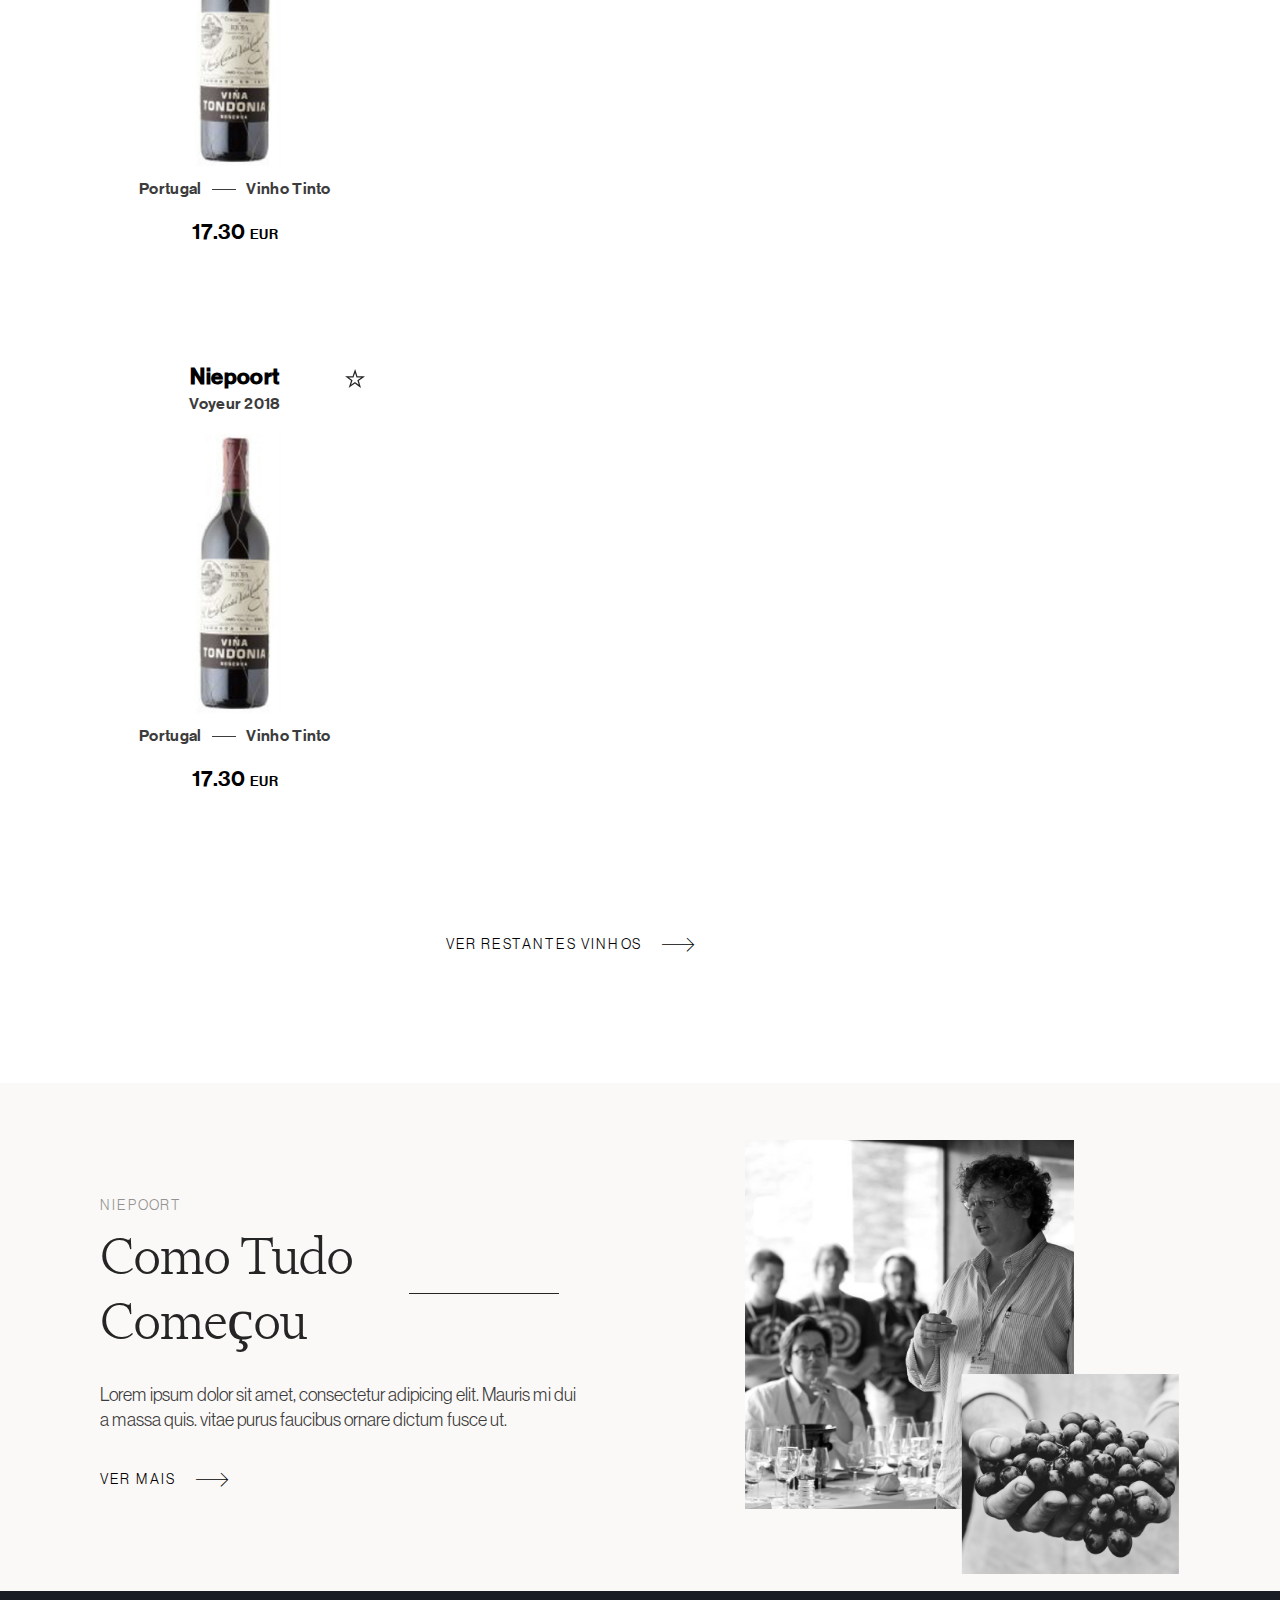
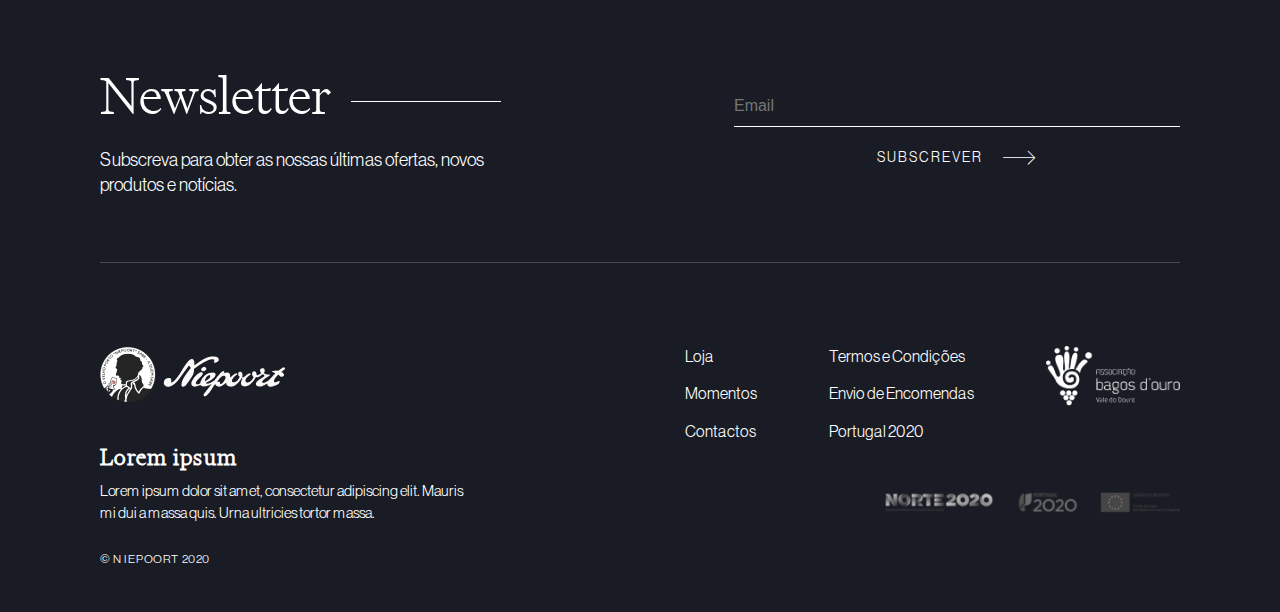
==== commit 4cd74c13: "Add files via upload" ====
--- a/index.html
+++ b/index.html
@@ -134,7 +134,6 @@
                             </h3>
                             <span></span>
                         </div>
-                        <div class="slider-wrapper">
                             <div class="vine-slider">
                             <div class="bottle-card">
                                 <svg width="20" height="20" viewBox="0 0 20 20" fill="none" xmlns="http://www.w3.org/2000/svg">
@@ -231,7 +230,6 @@
                                     <a href="#">comprar</a>
                                 </div>
                             </div>
-                        </div>
                         </div>
                         <a class="section-footer-link">
                             VER TODAS AS NOVIDADES
@@ -283,7 +281,6 @@
                             </h3>
                             <span></span>
                         </div>
-                        <div class="slider-wrapper">
                             <div class="vine-slider">
                             <div class="bottle-card">
                                 <svg width="20" height="20" viewBox="0 0 20 20" fill="none" xmlns="http://www.w3.org/2000/svg">
@@ -380,7 +377,6 @@
                                     <a href="#">comprar</a>
                                 </div>
                             </div>
-                        </div>
                         </div>
                         <a class="section-footer-link">
                             ver restantes vinhos
